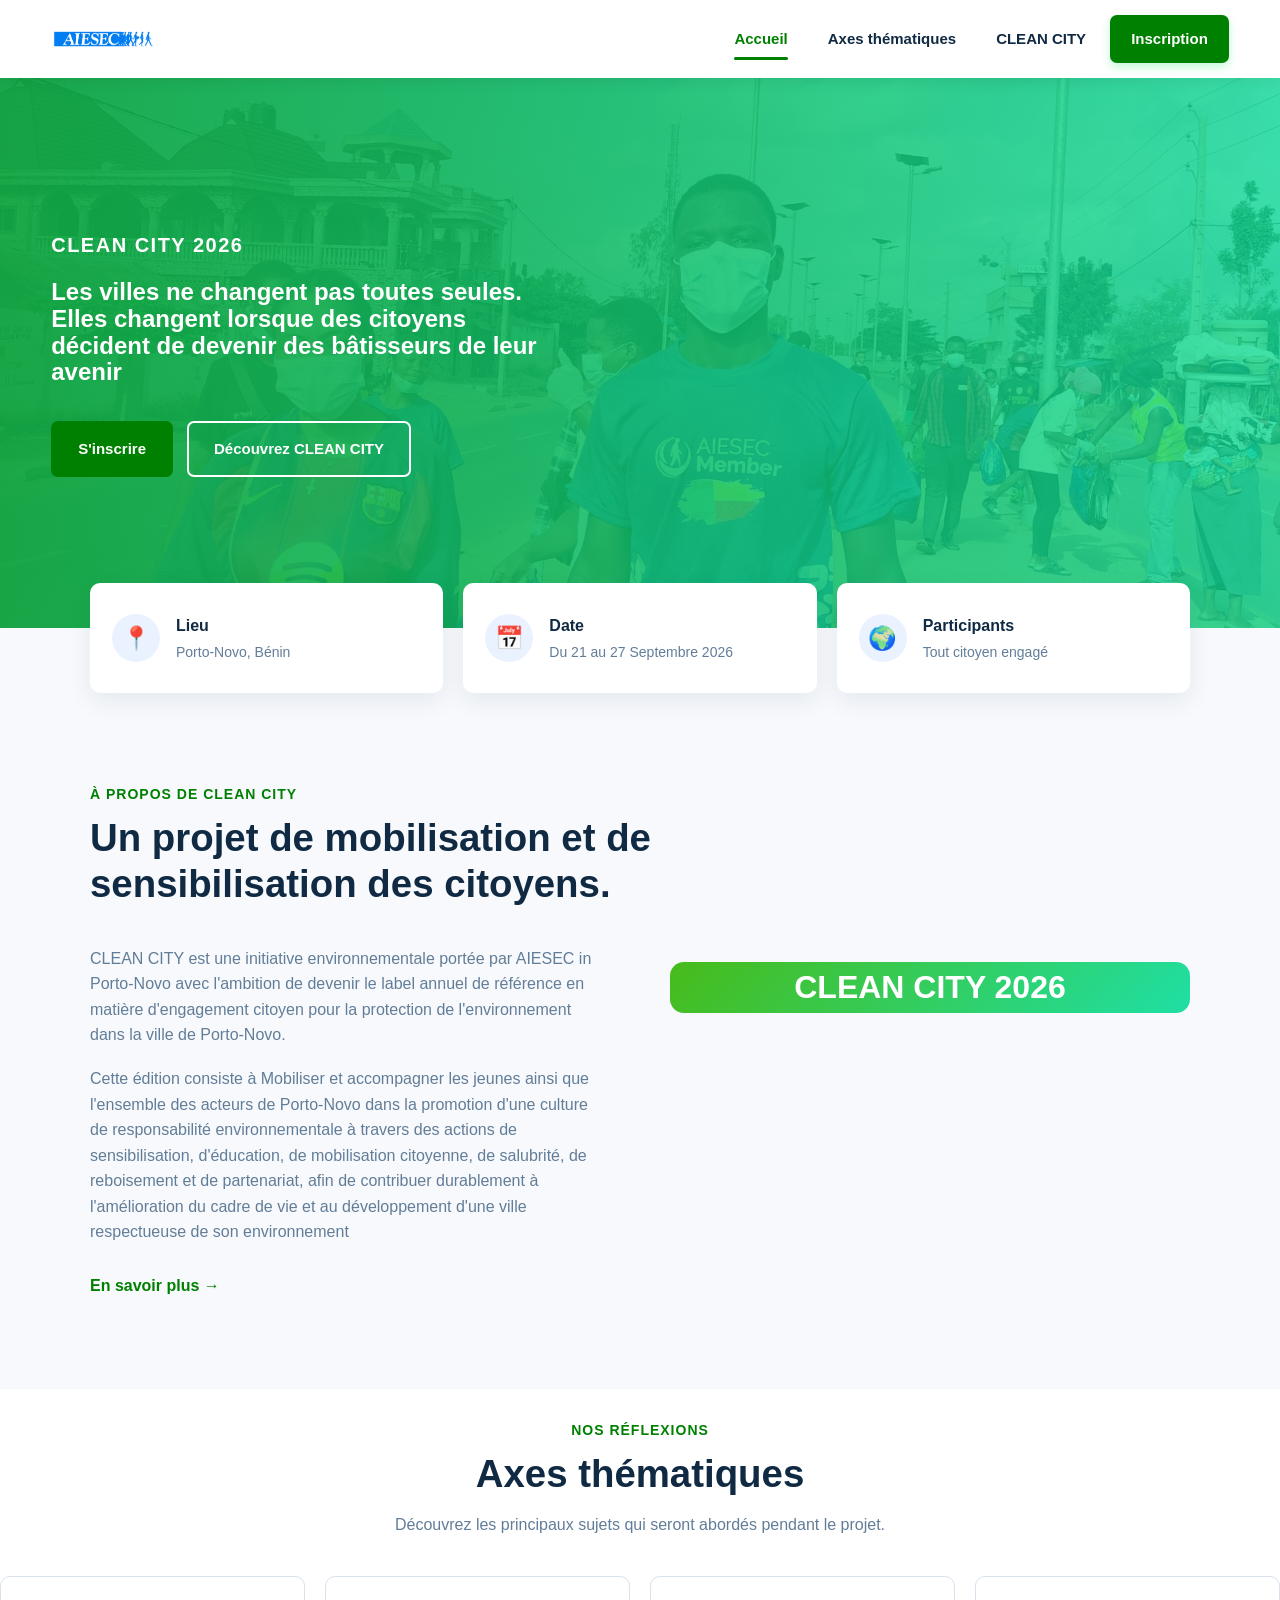
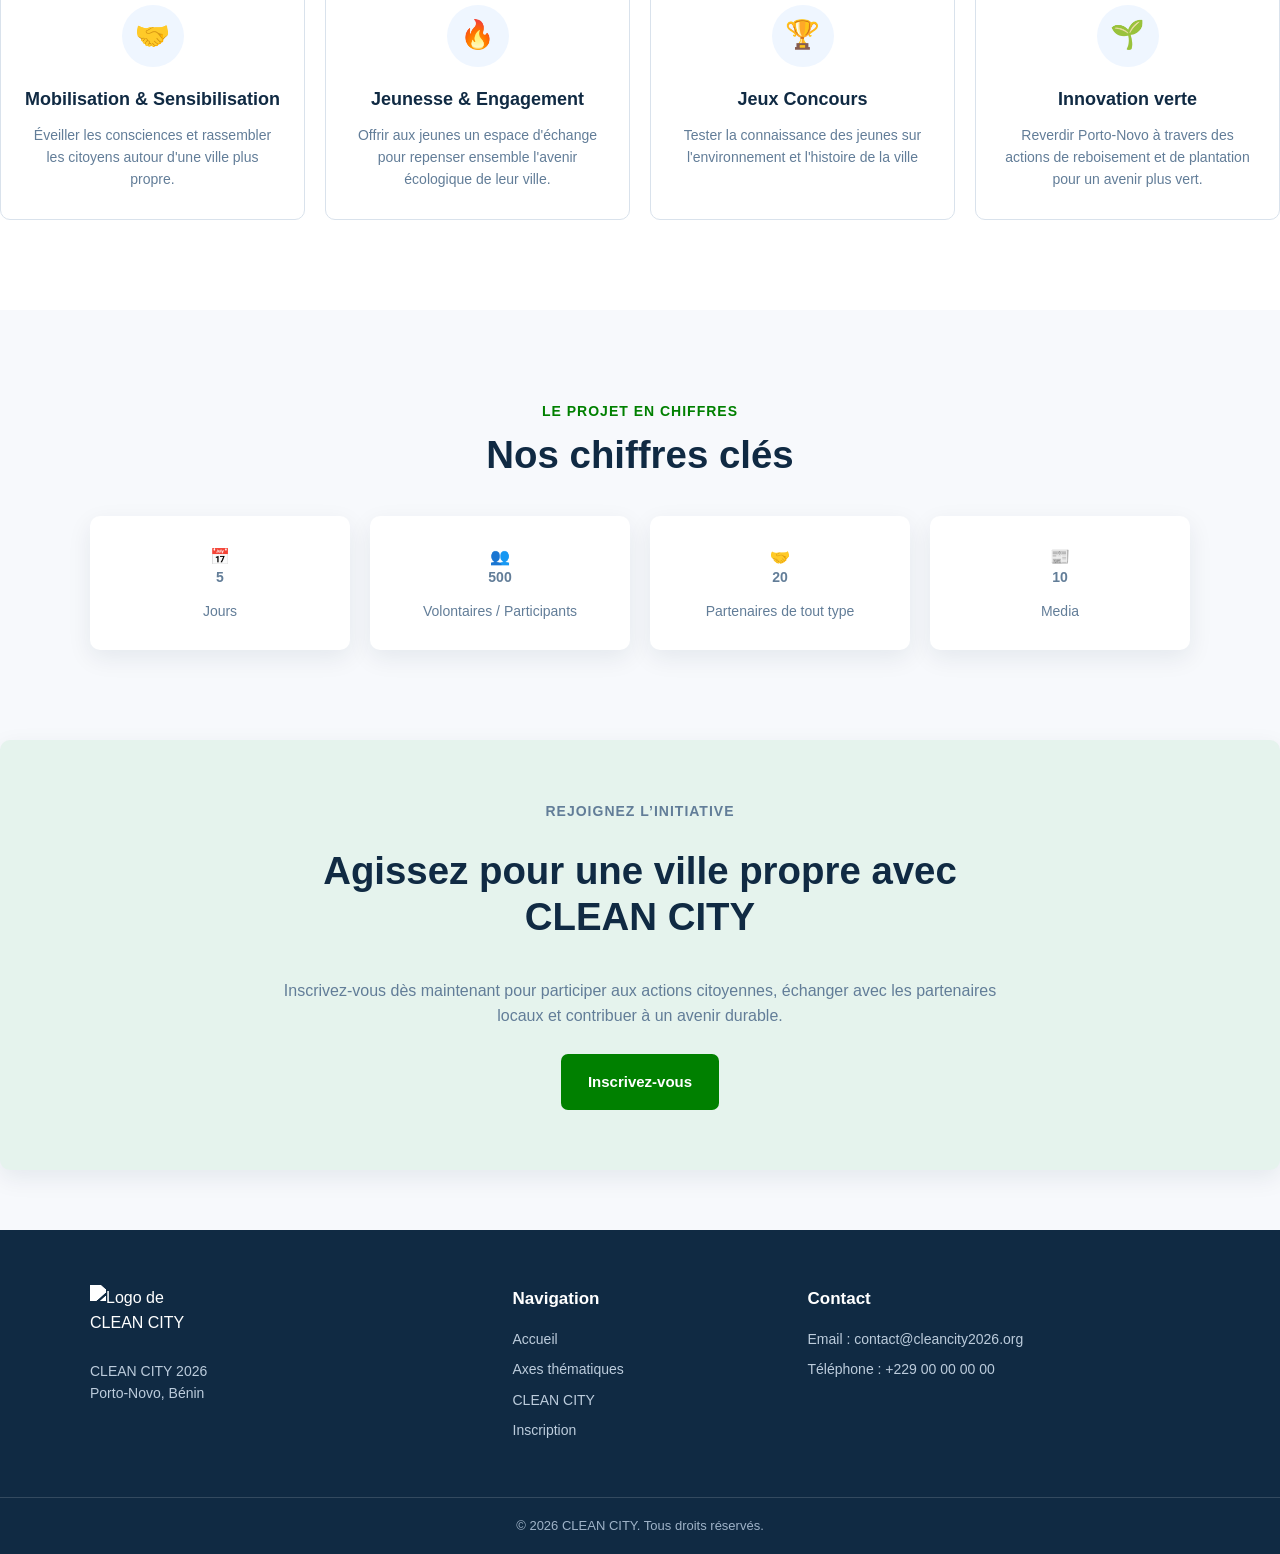
==== index.html @ 72eb10ab "Correction chemins CSS/JS pour index.html" ====
<!DOCTYPE html>
<html lang="en">

<head>
    <meta charset="UTF-8">
    <meta name="viewport" content="width=device-width, initial-scale=1.0">
    <title>Projet CLEAN CITY</title>
    <link rel="stylesheet" href="./CSS/style.css">
</head>

<body>



    <!-- Barre de navigation -->
    <header class="site-header">
        <div class="nav-container">

            <a href="./index.html" class="logo">
                <img src="./assets/AIESEC_logo.png" alt="Logo deAIESEC">
            </a>

            <button class="menu-toggle" id="menuToggle" aria-label="Ouvrir le menu" aria-expanded="false">
                ☰
            </button>

            <nav class="main-nav" id="mainNav">
                <ul>
                    <li>
                        <a href="./index.html" class="active">Accueil</a>
                    </li>

                    <li>
                        <a href="#">
                            Axes thématiques
                        </a>
                    </li>

                    <!-- <li>
                        <a href="#">
                            Forum
                        </a>
                    </li> -->

                    <li>
                        <a href="#">
                            CLEAN CITY
                        </a>
                    </li>

                    <li>
                        <a href="./inscription.html" class="nav-button">
                            Inscription
                        </a>
                    </li>
                </ul>
            </nav>

        </div>
    </header>


    <!-- Section principale -->
    <main>

        <!-- Section Hero -->
        <section class="hero">
            <div class="hero-content">

                <p class="hero-label">CLEAN CITY 2026</p>

                <h1>
                    Les villes ne changent pas toutes seules.<br>
                    Elles changent lorsque des citoyens décident de devenir des bâtisseurs de leur avenir
                </h1>



                <div class="hero-actions">
                    <a href="#" class="btn btn-primary">
                        S'inscrire
                    </a>

                    <a href="#" class="btn btn-secondary">
                        Découvrez CLEAN CITY
                    </a>
                </div>

            </div>
        </section>


        <!-- Informations principales -->
        <section class="event-info">
            <div class="info-card">
                <div class="info-icon">📍</div>
                <div>
                    <h3>Lieu</h3>
                    <p>Porto-Novo, Bénin</p>
                </div>
            </div>

            <div class="info-card">
                <div class="info-icon">📅</div>
                <div>
                    <h3>Date</h3>
                    <p>Du 21 au 27 Septembre 2026</p>
                </div>
            </div>

            <div class="info-card">
                <div class="info-icon">🌍</div>
                <div>
                    <h3>Participants</h3>
                    <p>Tout citoyen engagé</p>
                </div>
            </div>
        </section>


        <!-- Présentation -->
        <section class="about section">
            <div class="section-heading">
                <p class="section-label">À propos de CLEAN CITY</p>

                <h2>
                    Un projet de mobilisation et de sensibilisation des citoyens.
                </h2>
            </div>

            <div class="about-content">
                <div class="about-text">
                    <p>
                        CLEAN CITY est une initiative environnementale portée par AIESEC in Porto-Novo avec l'ambition
                        de devenir le label annuel de référence en matière
                        d'engagement citoyen pour la protection de l'environnement dans la ville de Porto-Novo.
                    </p>

                    <p>
                        Cette édition consiste à Mobiliser et accompagner les jeunes ainsi
                        que l'ensemble des acteurs de Porto-Novo dans la promotion
                        d'une culture de responsabilité environnementale à travers des
                        actions de sensibilisation, d'éducation, de mobilisation citoyenne,
                        de salubrité, de reboisement et de partenariat, afin de contribuer
                        durablement à l'amélioration du cadre de vie et au
                        développement d'une ville respectueuse de son environnement
                    </p>

                    <a href="#" class="text-link">
                        En savoir plus →
                    </a>
                </div>

                <div class="about-image">
                    <div class="image-placeholder">
                        CLEAN CITY 2026
                    </div>
                </div>
            </div>
        </section>


        <!-- Axes thématiques -->
        <section class="themes section" id="themes">
            <div class="section-heading centered">
                <p class="section-label">Nos réflexions</p>

                <h2>Axes thématiques</h2>

                <p>
                    Découvrez les principaux sujets qui seront abordés
                    pendant le projet.
                </p>
            </div>

            <div class="theme-grid">

                <article class="theme-card">
                    <div class="theme-icon">🤝</div>
                    <h3>Mobilisation & Sensibilisation</h3>
                    <p>
                        Éveiller les consciences et rassembler les citoyens autour d'une ville plus propre.
                    </p>
                </article>

                <article class="theme-card">
                    <div class="theme-icon">🔥</div>
                    <h3>Jeunesse & Engagement</h3>
                    <p>
                        Offrir aux jeunes un espace d'échange pour repenser ensemble l'avenir écologique de leur ville.
                    </p>
                </article>

                <article class="theme-card">
                    <div class="theme-icon">🏆</div>
                    <h3>Jeux Concours</h3>
                    <p>
                        Tester la connaissance des jeunes sur l'environnement et l'histoire de la ville
                    </p>
                </article>

                <article class="theme-card">
                    <div class="theme-icon">🌱</div>
                    <h3>Innovation verte</h3>
                    <p>
                        Reverdir Porto-Novo à travers des actions de reboisement et de plantation pour un avenir plus
                        vert.
                    </p>
                </article>

            </div>
            <!-- 
                <div class="center-button">
                    <a href="axes-thematiques.html" class="btn btn-outline">
                        Voir tous les axes
                    </a>
                </div> -->
        </section>

        <!-- Le projet en chiffres -->
        <section class="chiffres section">
            <div class="section-heading">
                <p class="section-label">Le projet en chiffres</p>
                <h2>Nos chiffres clés</h2>
            </div>

            <div class="chiffres-grid">
                <article class="chiffre-card">
                    <div class="chiffres-icon">📅</div>
                    <p class="chiffre-value">5</p>
                    <p>Jours</p>
                </article>

                <article class="chiffre-card">
                    <div class="chiffres-icon">👥</div>
                    <p class="chiffre-value">500</p>
                    <p>Volontaires / Participants</p>
                </article>

                <article class="chiffre-card">
                    <div class="chiffres-icon">🤝</div>
                    <p class="chiffre-value">20</p>
                    <p>Partenaires de tout type</p>
                </article>

                <article class="chiffre-card">
                    <div class="chiffres-icon">📰</div>
                    <p class="chiffre-value">10</p>
                    <p>Media</p>
                </article>
            </div>
        </section>

        <!-- Appel à l'action -->
        <section class="registration-cta section">
            <div class="section-heading centered">
                <p class="section-label">Rejoignez l’initiative</p>
                <h2>Agissez pour une ville propre avec CLEAN CITY</h2>
            </div>

            <p>
                Inscrivez-vous dès maintenant pour participer aux actions citoyennes,
                échanger avec les partenaires locaux et contribuer à un avenir durable.
            </p>

            <a href="#" class="btn btn-primary">
                Inscrivez-vous
            </a>
        </section>

    </main>


    <!-- Pied de page -->
    <footer class="site-footer">
        <div class="footer-container">

            <div class="footer-column">
                <img src="assets/logo.png" alt="Logo de CLEAN CITY" class="footer-logo">

                <p>
                    CLEAN CITY 2026<br>
                    Porto-Novo, Bénin
                </p>
            </div>

            <div class="footer-column">
                <h3>Navigation</h3>

                <a href="#">Accueil</a>
                <a href="#">Axes thématiques</a>

                <a href="#">CLEAN CITY</a>
                <a href="#">Inscription</a>
            </div>

            <div class="footer-column">
                <h3>Contact</h3>

                <p>Email : contact@cleancity2026.org</p>
                <p>Téléphone : +229 00 00 00 00</p>
            </div>

        </div>

        <div class="copyright">
            © 2026 CLEAN CITY. Tous droits réservés.
        </div>
    </footer>
















    <script src="./JS/main.js"></script>
</body>

</html>
---- CSS/style.css ----
:root {
    --primary: green;
    --primary-dark: green;
    --cyan: #12b8d9;
    --dark: #102a43;
    --text: #334e68;
    --light-text: #627d98;
    --background: #f7f9fc;
    --white: #ffffff;
    --border: #d9e2ec;
    --radius: 10px;
    --shadow: 0 8px 25px rgba(16, 42, 67, 0.08);
}

* {
    margin: 0;
    padding: 0;
    box-sizing: border-box;
}

html {
    scroll-behavior: smooth;
}

body {
    font-family: Arial, Helvetica, sans-serif;
    color: var(--text);
    background: var(--background);
    line-height: 1.6;
}

a {
    color: inherit;
    text-decoration: none;
}


/* ===========================
   NAVIGATION
=========================== */

.site-header {
    position: sticky;
    top: 0;
    z-index: 1000;
    background: var(--white);
    box-shadow: 0 3px 15px rgba(0, 0, 0, 0.08);
}

.nav-container {
    width: min(1200px, 92%);
    min-height: 78px;
    margin: auto;

    display: flex;
    align-items: center;
    justify-content: space-between;
    gap: 30px;
}

.logo img {
    display: block;
    width: 105px;
    height: auto;
}

.main-nav ul {
    display: flex;
    align-items: center;
    gap: 8px;
    list-style: none;
}

.main-nav a {
    position: relative;
    display: block;

    padding: 12px 16px;
    color: var(--dark);

    font-size: 15px;
    font-weight: 600;

    border-radius: 7px;
    transition: 0.25s ease;
}

.main-nav a:hover {
    color: var(--primary);
    background: #eff6ff;
}

.main-nav a.active {
    color: var(--primary);
}

.main-nav a.active::after {
    content: "";

    position: absolute;
    right: 16px;
    bottom: 3px;
    left: 16px;

    height: 3px;
    background: var(--primary);
    border-radius: 4px;
}

.main-nav a.nav-button {
    padding: 12px 21px;
    color: var(--white);
    background: var(--primary-dark);
    box-shadow: 0 4px 10px rgba(2, 241, 94, 0.25);
}

.main-nav a.nav-button:hover {
    color: var(--white);
    background: var(--primary-dark);
}

.main-nav a.nav-button::after {
    display: none;
}

.menu-toggle {
    display: none;

    border: 0;
    padding: 8px 12px;

    color: var(--dark);
    background: transparent;

    font-size: 28px;
    cursor: pointer;
}


/* ===========================
   HERO
=========================== */

.hero {
    min-height: 550px;

    display: flex;
    align-items: center;

    background:
        linear-gradient(90deg,
            rgba(17, 166, 67, 0.95),
            rgba(11, 218, 149, 0.78)),
        url("../assets/logo1\ \(1\).jpg") center/cover no-repeat;
}

.hero-content {
    width: min(1200px, 92%);
    margin: auto;
    padding: 80px 0;
    color: var(--white);
}

.hero-label {
    margin-bottom: 18px;

    color: White;
    font-size: 20px;
    font-weight: bold;
    text-transform: uppercase;
    letter-spacing: 1.5px;
}

.hero h1 {
    max-width: 500px;

    /* font-size: clamp(2.2rem, 5vw, 4.5rem); */
    line-height: 1.12;
    font-weight: 800;
}

.hero-text {
    max-width: 650px;
    margin-top: 25px;

    color: #effcff;
    font-size: 19px;
}

.hero-actions {
    display: flex;
    flex-wrap: wrap;
    gap: 14px;
    margin-top: 35px;
}


/* ===========================
   BOUTONS
=========================== */

.btn {
    display: inline-block;

    padding: 14px 25px;
    border: 2px solid transparent;
    border-radius: 7px;

    font-size: 15px;
    font-weight: bold;
    text-align: center;

    transition: 0.25s ease;
}

.btn-primary {
    color: var(--white);
    background: var(--primary);
}

.btn-primary:hover {
    background: var(--primary-dark);
    transform: translateY(-2px);
}

.btn-secondary {
    color: var(--white);
    border-color: var(--white);
    background: transparent;
}

.btn-secondary:hover {
    color: var(--primary);
    background: var(--white);
}

.btn-outline {
    color: var(--primary);
    border-color: var(--primary);
    background: transparent;
}

.btn-outline:hover {
    color: var(--white);
    background: var(--primary);
}

.btn-light {
    color: var(--primary);
    background: var(--white);
}

.btn-light:hover {
    background: #eaf2ff;
    transform: translateY(-2px);
}


/* ===========================
   INFORMATIONS
=========================== */

.event-info {
    width: min(1100px, 90%);
    margin: -45px auto 0;

    position: relative;
    z-index: 2;

    display: grid;
    grid-template-columns: repeat(3, 1fr);
    gap: 20px;
}

.info-card {
    display: flex;
    align-items: center;
    gap: 16px;

    min-height: 110px;
    padding: 22px;

    background: var(--white);
    border-radius: var(--radius);
    box-shadow: var(--shadow);
}

.info-icon {
    width: 48px;
    height: 48px;

    display: grid;
    place-items: center;

    border-radius: 50%;
    background: #eaf2ff;

    font-size: 23px;
}

.info-card h3 {
    margin-bottom: 3px;
    color: var(--dark);
    font-size: 16px;
}

.info-card p {
    color: var(--light-text);
    font-size: 14px;
}


/* ===========================
   SECTIONS
=========================== */

.section {
    width: min(1100px, 90%);
    margin: auto;
    padding: 90px 0;
}

.section-heading {
    max-width: 650px;
    margin-bottom: 38px;
}

.section-heading.centered {
    margin-right: auto;
    margin-left: auto;
    text-align: center;
}

.section-label {
    margin-bottom: 10px;

    color: var(--primary);
    font-size: 14px;
    font-weight: bold;
    text-transform: uppercase;
    letter-spacing: 1px;
}

.section h2 {
    color: var(--dark);
    font-size: clamp(1.8rem, 3vw, 2.7rem);
    line-height: 1.2;
}

.section-heading>p:last-child {
    margin-top: 15px;
    color: var(--light-text);
}


/* ===========================
   PRÉSENTATION
=========================== */

.about-content {
    display: grid;
    grid-template-columns: 1fr 1fr;
    align-items: center;
    gap: 60px;
}

.about-text p {
    margin-bottom: 18px;
    color: var(--light-text);
    font-size: 16px;
}

.text-link {
    display: inline-block;
    margin-top: 10px;

    color: var(--primary);
    font-weight: bold;
}

.text-link:hover {
    text-decoration: underline;
}

.about-image {
    min-height: 320px;
}

.image-placeholder {
    height: 100%;

    display: grid;
    place-items: center;

    border-radius: 14px;
    background:
        linear-gradient(135deg, #47bb19, #1fdfa5);

    color: var(--white);
    font-size: 32px;
    font-weight: bold;
}


/* ===========================
   AXES THÉMATIQUES
=========================== */

.themes {
    padding-top: 30px;
    /* border-top: 3px solid var(--border); */
    background-color: white;
    width: 100%;
    max-width: 100%;
}

.theme-grid {
    display: grid;
    grid-template-columns: repeat(4, 1fr);
    gap: 20px;
}

.chiffres {
    width: min(1100px, 90%);
    margin: auto;
    padding: 90px 0;
}

.chiffres .section-heading {
    margin-right: auto;
    margin-left: auto;
    text-align: center;
}

.chiffres-grid {
    display: grid;
    grid-template-columns: repeat(4, 1fr);
    gap: 20px;
}

.chiffre-card {
    padding: 28px;
    background: var(--white);
    border-radius: var(--radius);
    box-shadow: var(--shadow);
    text-align: center;
    transition: 0.25s ease;
}

.chiffre-card:hover {
    transform: translateY(-6px);
    box-shadow: var(--shadow);
}

.chiffre-value {
    margin-bottom: 16px;
    color: var(--dark);
    font-size: 48px;
    font-weight: 800;
    line-height: 1;
}

.chiffre-card p {
    color: var(--light-text);
    font-size: 14px;
}

.theme-card {
    min-height: 230px;
    padding: 28px 22px;

    background: var(--white);
    border: 1px solid var(--border);
    border-radius: var(--radius);

    text-align: center;
    transition: 0.25s ease;
}

.theme-card:hover {
    transform: translateY(-6px);
    box-shadow: var(--shadow);
}

.theme-icon {
    width: 62px;
    height: 62px;
    margin: 0 auto 18px;

    display: grid;
    place-items: center;

    border-radius: 50%;
    background: #eff6ff;
    font-size: 28px;
}

.theme-card h3 {
    margin-bottom: 10px;
    color: var(--dark);
    font-size: 18px;
}

.theme-card p {
    color: var(--light-text);
    font-size: 14px;
}

.center-button {
    margin-top: 35px;
    text-align: center;
}


/* ===========================
   VILLE PROPRE
=========================== */

.clean-city {
    padding: 90px 20px;

    color: var(--white);
    text-align: center;

    background:
        linear-gradient(rgba(8, 110, 97, 0.9),
            rgba(22, 163, 74, 0.85)),
        url("../assets/ville-propre.jpg") center/cover no-repeat;
}

.clean-city-content {
    max-width: 650px;
    margin: auto;
}

.clean-city .section-label {
    color: #d1fae5;
}

.clean-city h2 {
    margin-bottom: 18px;
    font-size: 42px;
}

.clean-city p:not(.section-label) {
    margin-bottom: 28px;
    font-size: 18px;
}


/* ===========================
   APPEL À L'INSCRIPTION
=========================== */

.registration-cta {
    text-align: center;
    background: rgba(17, 166, 67, 0.08);
    border-radius: var(--radius);
    box-shadow: var(--shadow);
    padding: 60px 30px;
    width: 100%;
    max-width: 100%;
}

.registration-cta h2 {
    margin-bottom: 15px;
}

.registration-cta p {
    margin-bottom: 25px;
    color: var(--light-text);
    max-width: 720px;
    margin-left: auto;
    margin-right: auto;
}

.registration-cta {
    margin-bottom: 60px;
}

.registration-form-section {
    width: min(1100px, 92%);
    margin: auto;
    padding: 80px 0 100px;
    background: #f5f9ff;
}

.registration-hero {
    width: min(880px, 100%);
    margin: 0 auto 18px;
    border-radius: 24px 24px 20px 20px;
    background: linear-gradient(135deg, #119a3c, #2fdc8f);
    color: var(--white);
    padding: 36px 28px;
    box-shadow: var(--shadow);
    text-align: center;
}

.registration-form {
    max-width: 1120px;
    margin: 0 auto;
    display: grid;
    gap: 20px;
    background: var(--white);
    border-radius: 24px;
    box-shadow: var(--shadow);
    padding: 40px;
}

.registration-hero h1 {
    margin: 0;
    font-size: clamp(1.6rem, 2.5vw, 2.2rem);
    letter-spacing: 0.4px;
    white-space: nowrap;
    overflow: hidden;
    text-overflow: ellipsis;
}

.registration-subtitle {
    margin-top: 14px;
    color: rgba(255, 255, 255, 0.85);
    font-size: 16px;
}

.registration-divider {
    width: 92%;
    max-width: 860px;
    height: 3px;
    margin: 22px auto 0;
    border-radius: 999px;
    background: rgba(255, 255, 255, 0.8);
    border: solid 1px rgba(255, 255, 255, 0.95);
}

.registration-tabs {
    display: flex;
    flex-wrap: wrap;
    justify-content: center;
    gap: 14px;
    padding: 18px 20px;
    background: var(--white);
    border-radius: 22px;
    box-shadow: var(--shadow);
    margin-bottom: 28px;
}

.registration-tab {
    display: inline-flex;
    align-items: center;
    gap: 10px;
    padding: 12px 20px;
    border-radius: 999px;
    border: 1px solid transparent;
    color: var(--dark);
    font-weight: 700;
    text-decoration: none;
    background: rgba(247, 250, 252, 1);
    transition: 0.25s ease;
}

.registration-tab:hover {
    background: #eef7ff;
}

.registration-tab.active {
    background: #eff6ff;
    border-color: #93c5fd;
    color: #0f4fa0;
}

.registration-form {
    max-width: 1040px;
    margin: 0 auto;
    display: grid;
    gap: 20px;
    background: var(--white);
    border-radius: 24px;
    box-shadow: var(--shadow);
    padding: 40px;
}

.form-row {
    display: grid;
    grid-template-columns: repeat(2, minmax(0, 1fr));
    gap: 18px;
    align-items: start;
}

.form-row.form-row-full {
    grid-template-columns: 1fr;
}

.form-column {
    display: grid;
    gap: 18px;
}

.form-switch {
    display: flex;
    gap: 108px;
    flex-wrap: wrap;
}

.form-option {
    display: inline-flex;
    align-items: center;
    gap: 10px;
    padding: 12px 18px;
    border-radius: 999px;
    border: 1px solid var(--border);
    background: #f8fafc;
    color: var(--dark);
    cursor: pointer;
    font-weight: 700;
    transition: border-color 0.25s ease, background 0.25s ease, transform 0.25s ease;
}

.form-option input {
    display: none;
}

.form-sticker {
    display: inline-flex;
    align-items: center;
    justify-content: center;
    width: 32px;
    height: 32px;
    border-radius: 50%;
    background: var(--white);
    border: 1px solid rgba(16, 42, 67, 0.08);
    font-size: 18px;
}

.form-option:hover {
    border-color: var(--primary);
    background: rgba(17, 166, 67, 0.12);
    transform: translateY(-1px);
}

.form-option.active {
    border-color: var(--primary);
    background: rgba(17, 166, 67, 0.16);
}

.form-row.form-row-full {
    grid-template-columns: 1fr;
    max-width: 420px;
    margin-left: auto;
    margin-right: auto;
}

.form-group {
    display: grid;
    gap: 8px;
    text-align: left;
}

.form-group label {
    color: var(--dark);
    font-weight: 700;
    font-size: 14px;
}

.form-group input,
.form-group select {
    width: 100%;
    padding: 14px 16px;
    border: 1px solid var(--border);
    border-radius: 10px;
    background: #f8fafc;
    color: var(--dark);
    font-size: 15px;
}

.form-group input:focus,
.form-group select:focus {
    outline: none;
    border-color: var(--primary);
    box-shadow: 0 0 0 3px rgba(17, 166, 67, 0.12);
}

.form-actions {
    display: flex;
    justify-content: center;
}

.form-actions .btn {
    width: 100%;
    max-width: 260px;
}


/* ===========================
   FOOTER
=========================== */

.site-footer {
    color: #d9e2ec;
    background: #102a43;
}

.footer-container {
    width: min(1100px, 90%);
    margin: auto;
    padding: 55px 0;

    display: grid;
    grid-template-columns: 1.5fr 1fr 1.5fr;
    gap: 40px;
}

.footer-logo {
    width: 105px;
    margin-bottom: 16px;
    filter: brightness(0) invert(1);
}

.footer-column {
    display: flex;
    flex-direction: column;
    gap: 8px;
}

.footer-column h3 {
    margin-bottom: 8px;
    color: var(--white);
    font-size: 17px;
}

.footer-column a:hover {
    color: #67e8f9;
}

.footer-column p,
.footer-column a {
    color: #bcccdc;
    font-size: 14px;
}

.copyright {
    padding: 18px;
    border-top: 1px solid rgba(255, 255, 255, 0.15);

    color: #9fb3c8;
    font-size: 13px;
    text-align: center;
}


/* ===========================
   RESPONSIVE
=========================== */

@media (max-width: 850px) {
    .menu-toggle {
        display: block;
    }

    .main-nav {
        position: absolute;
        top: 78px;
        right: 0;
        left: 0;

        display: none;
        padding: 12px 4%;

        background: var(--white);
        box-shadow: 0 8px 15px rgba(0, 0, 0, 0.08);
    }

    .main-nav.open {
        display: block;
    }

    .main-nav ul {
        align-items: stretch;
        flex-direction: column;
        gap: 4px;
    }

    .main-nav a {
        padding: 13px 14px;
    }

    .main-nav a.active::after {
        display: none;
    }

    .main-nav a.nav-button {
        text-align: center;
    }

    .event-info {
        grid-template-columns: 1fr;
        margin-top: 25px;
    }

    .about-content {
        grid-template-columns: 1fr;
        gap: 35px;
    }

    .theme-grid {
        grid-template-columns: repeat(2, 1fr);
    }

    .footer-container {
        grid-template-columns: 1fr 1fr;
    }
}

@media (max-width: 550px) {
    .nav-container {
        min-height: 68px;
    }

    .main-nav {
        top: 68px;
    }

    .hero {
        min-height: 550px;
    }

    .hero h1 {
        font-size: 2.4rem;
    }

    .hero-text {
        font-size: 16px;
    }

    .hero-actions {
        flex-direction: column;
        align-items: stretch;
    }

    .theme-grid {
        grid-template-columns: 1fr;
    }

    .footer-container {
        grid-template-columns: 1fr;
    }

    .form-row {
        grid-template-columns: 1fr;
    }

    .phone {
        flex-direction: column;
    }
}
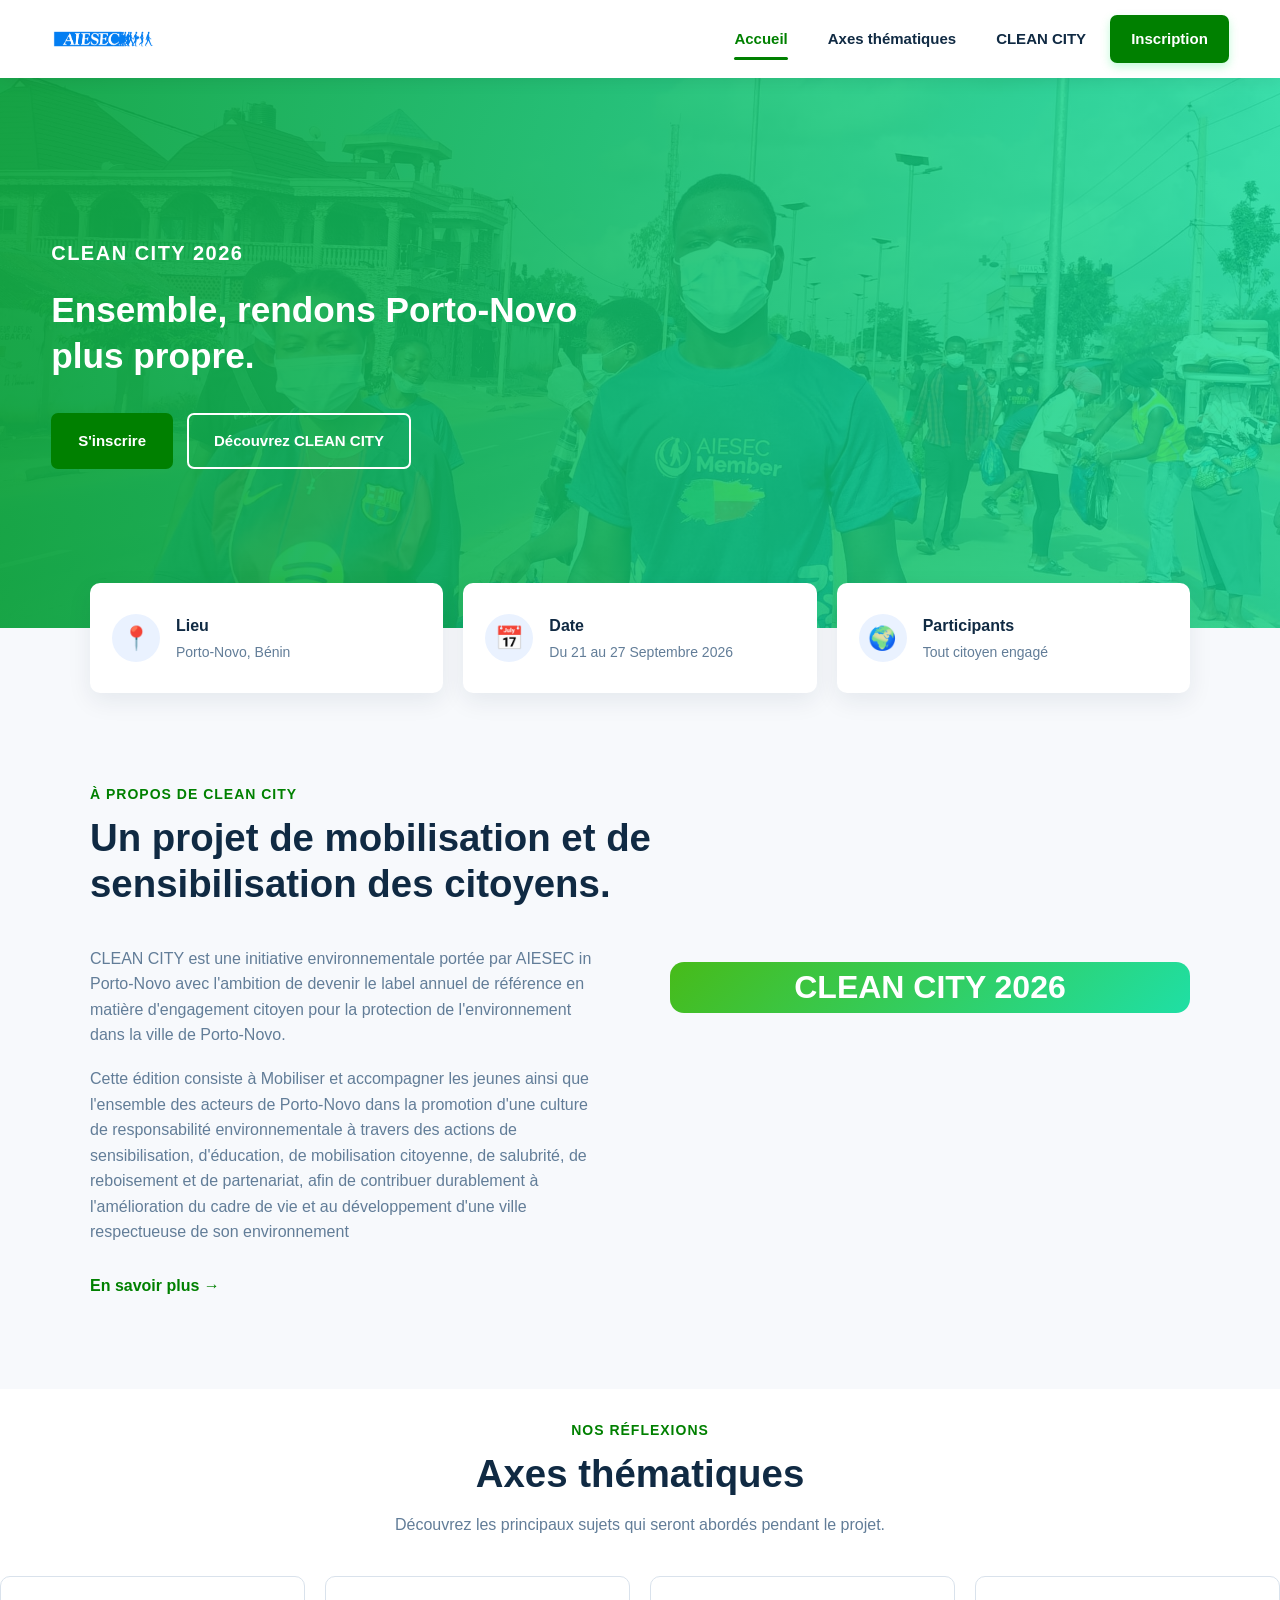
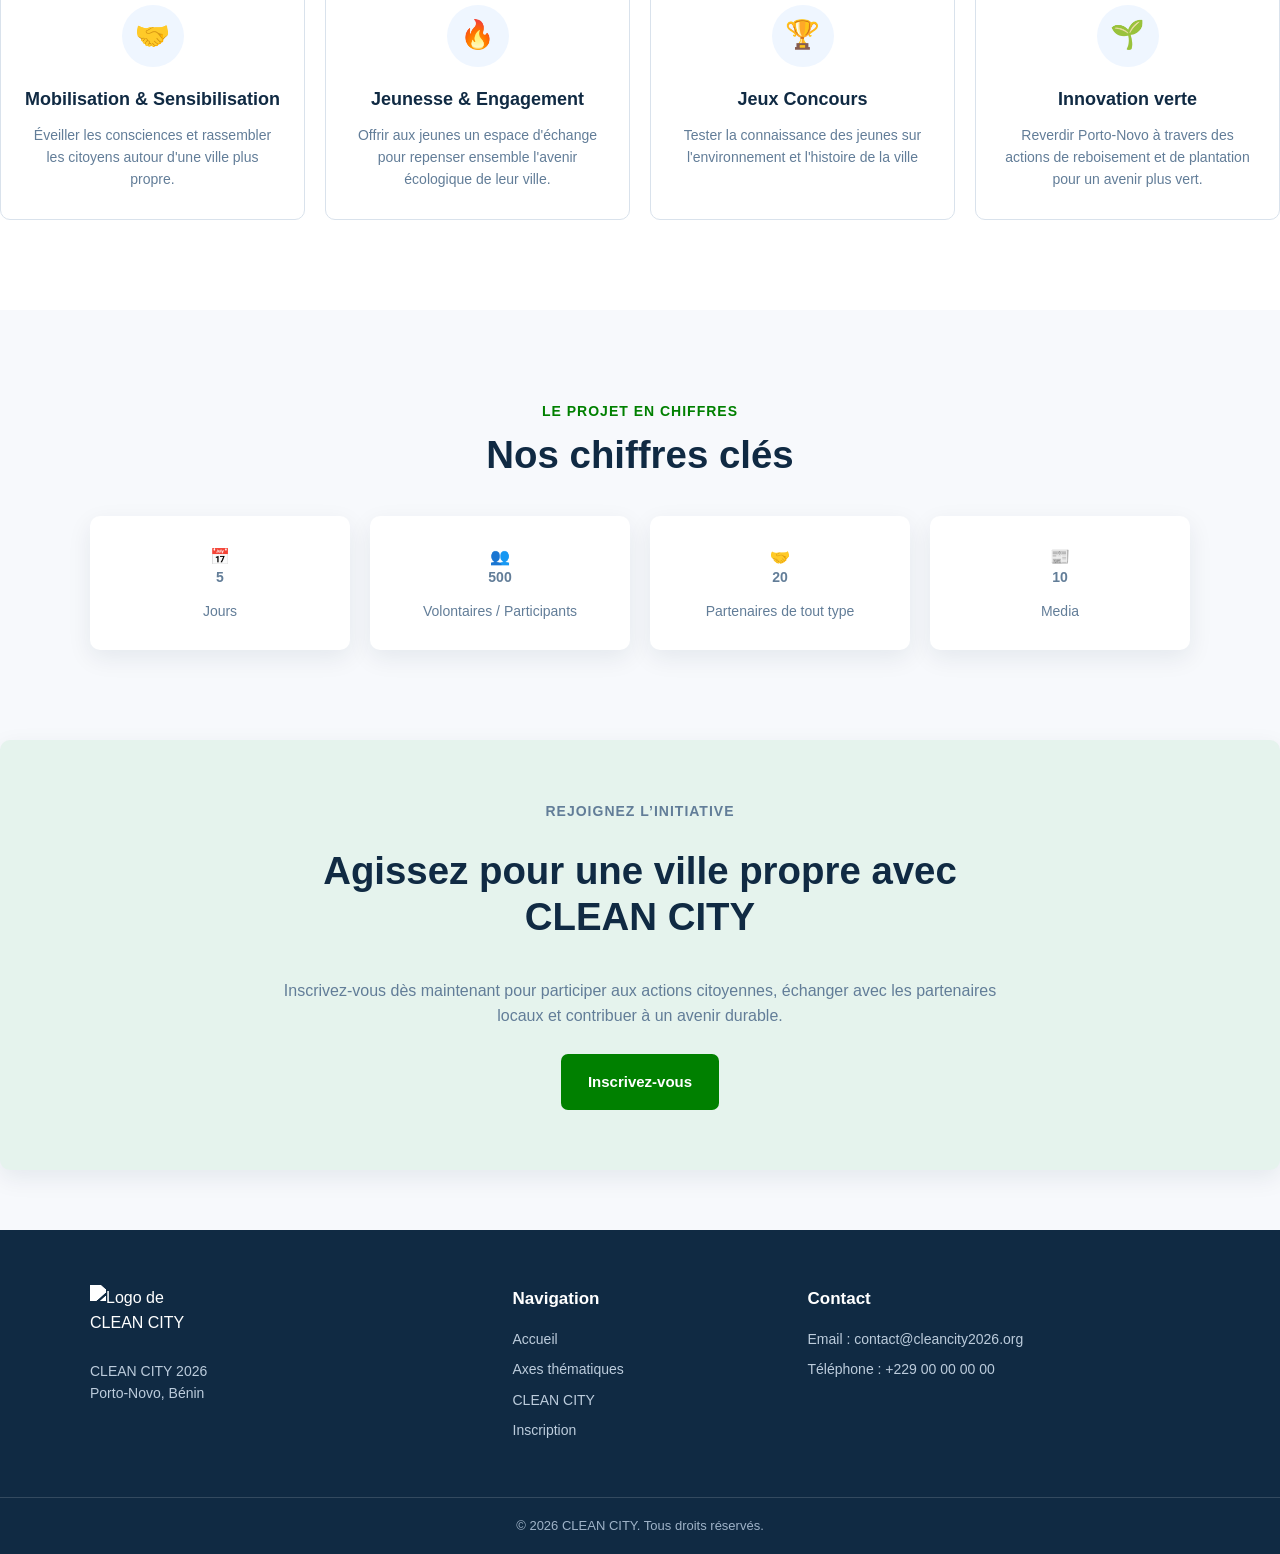
==== commit 898aba1b: "Amelioration de la section hero" ====
--- a/index.html
+++ b/index.html
@@ -70,8 +70,7 @@
                 <p class="hero-label">CLEAN CITY 2026</p>
 
                 <h1>
-                    Les villes ne changent pas toutes seules.<br>
-                    Elles changent lorsque des citoyens décident de devenir des bâtisseurs de leur avenir
+                    Ensemble, rendons Porto-Novo plus propre.
                 </h1>
 
 
--- a/CSS/style.css
+++ b/CSS/style.css
@@ -34,11 +34,9 @@
     text-decoration: none;
 }
 
-
 /* ===========================
    NAVIGATION
 =========================== */
-
 .site-header {
     position: sticky;
     top: 0;
@@ -51,7 +49,6 @@
     width: min(1200px, 92%);
     min-height: 78px;
     margin: auto;
-
     display: flex;
     align-items: center;
     justify-content: space-between;
@@ -74,13 +71,10 @@
 .main-nav a {
     position: relative;
     display: block;
-
     padding: 12px 16px;
     color: var(--dark);
-
     font-size: 15px;
     font-weight: 600;
-
     border-radius: 7px;
     transition: 0.25s ease;
 }
@@ -96,12 +90,10 @@
 
 .main-nav a.active::after {
     content: "";
-
     position: absolute;
     right: 16px;
     bottom: 3px;
     left: 16px;
-
     height: 3px;
     background: var(--primary);
     border-radius: 4px;
@@ -125,28 +117,21 @@
 
 .menu-toggle {
     display: none;
-
     border: 0;
     padding: 8px 12px;
-
     color: var(--dark);
     background: transparent;
-
     font-size: 28px;
     cursor: pointer;
 }
 
-
 /* ===========================
    HERO
 =========================== */
-
 .hero {
     min-height: 550px;
-
     display: flex;
     align-items: center;
-
     background:
         linear-gradient(90deg,
             rgba(17, 166, 67, 0.95),
@@ -163,7 +148,6 @@
 
 .hero-label {
     margin-bottom: 18px;
-
     color: White;
     font-size: 20px;
     font-weight: bold;
@@ -172,17 +156,15 @@
 }
 
 .hero h1 {
-    max-width: 500px;
-
-    /* font-size: clamp(2.2rem, 5vw, 4.5rem); */
-    line-height: 1.12;
+    max-width: 600px;        /* Limite la largeur */
+    font-size: 2.2rem;       /* Taille fixe et raisonnable */
+    line-height: 1.3;
     font-weight: 800;
 }
 
 .hero-text {
     max-width: 650px;
     margin-top: 25px;
-
     color: #effcff;
     font-size: 19px;
 }
@@ -194,22 +176,17 @@
     margin-top: 35px;
 }
 
-
 /* ===========================
    BOUTONS
 =========================== */
-
 .btn {
     display: inline-block;
-
     padding: 14px 25px;
     border: 2px solid transparent;
     border-radius: 7px;
-
     font-size: 15px;
     font-weight: bold;
     text-align: center;
-
     transition: 0.25s ease;
 }
 
@@ -255,18 +232,14 @@
     transform: translateY(-2px);
 }
 
-
 /* ===========================
    INFORMATIONS
 =========================== */
-
 .event-info {
     width: min(1100px, 90%);
     margin: -45px auto 0;
-
     position: relative;
     z-index: 2;
-
     display: grid;
     grid-template-columns: repeat(3, 1fr);
     gap: 20px;
@@ -276,10 +249,8 @@
     display: flex;
     align-items: center;
     gap: 16px;
-
     min-height: 110px;
     padding: 22px;
-
     background: var(--white);
     border-radius: var(--radius);
     box-shadow: var(--shadow);
@@ -288,13 +259,10 @@
 .info-icon {
     width: 48px;
     height: 48px;
-
     display: grid;
     place-items: center;
-
     border-radius: 50%;
     background: #eaf2ff;
-
     font-size: 23px;
 }
 
@@ -309,11 +277,9 @@
     font-size: 14px;
 }
 
-
 /* ===========================
    SECTIONS
 =========================== */
-
 .section {
     width: min(1100px, 90%);
     margin: auto;
@@ -333,7 +299,6 @@
 
 .section-label {
     margin-bottom: 10px;
-
     color: var(--primary);
     font-size: 14px;
     font-weight: bold;
@@ -347,16 +312,14 @@
     line-height: 1.2;
 }
 
-.section-heading>p:last-child {
+.section-heading > p:last-child {
     margin-top: 15px;
     color: var(--light-text);
 }
 
-
 /* ===========================
    PRÉSENTATION
 =========================== */
-
 .about-content {
     display: grid;
     grid-template-columns: 1fr 1fr;
@@ -373,7 +336,6 @@
 .text-link {
     display: inline-block;
     margin-top: 10px;
-
     color: var(--primary);
     font-weight: bold;
 }
@@ -388,27 +350,20 @@
 
 .image-placeholder {
     height: 100%;
-
     display: grid;
     place-items: center;
-
     border-radius: 14px;
-    background:
-        linear-gradient(135deg, #47bb19, #1fdfa5);
-
+    background: linear-gradient(135deg, #47bb19, #1fdfa5);
     color: var(--white);
     font-size: 32px;
     font-weight: bold;
 }
 
-
 /* ===========================
    AXES THÉMATIQUES
 =========================== */
-
 .themes {
     padding-top: 30px;
-    /* border-top: 3px solid var(--border); */
     background-color: white;
     width: 100%;
     max-width: 100%;
@@ -420,6 +375,51 @@
     gap: 20px;
 }
 
+.theme-card {
+    min-height: 230px;
+    padding: 28px 22px;
+    background: var(--white);
+    border: 1px solid var(--border);
+    border-radius: var(--radius);
+    text-align: center;
+    transition: 0.25s ease;
+}
+
+.theme-card:hover {
+    transform: translateY(-6px);
+    box-shadow: var(--shadow);
+}
+
+.theme-icon {
+    width: 62px;
+    height: 62px;
+    margin: 0 auto 18px;
+    display: grid;
+    place-items: center;
+    border-radius: 50%;
+    background: #eff6ff;
+    font-size: 28px;
+}
+
+.theme-card h3 {
+    margin-bottom: 10px;
+    color: var(--dark);
+    font-size: 18px;
+}
+
+.theme-card p {
+    color: var(--light-text);
+    font-size: 14px;
+}
+
+.center-button {
+    margin-top: 35px;
+    text-align: center;
+}
+
+/* ===========================
+   CHIFFRES CLÉS
+=========================== */
 .chiffres {
     width: min(1100px, 90%);
     margin: auto;
@@ -465,63 +465,13 @@
     font-size: 14px;
 }
 
-.theme-card {
-    min-height: 230px;
-    padding: 28px 22px;
-
-    background: var(--white);
-    border: 1px solid var(--border);
-    border-radius: var(--radius);
-
-    text-align: center;
-    transition: 0.25s ease;
-}
-
-.theme-card:hover {
-    transform: translateY(-6px);
-    box-shadow: var(--shadow);
-}
-
-.theme-icon {
-    width: 62px;
-    height: 62px;
-    margin: 0 auto 18px;
-
-    display: grid;
-    place-items: center;
-
-    border-radius: 50%;
-    background: #eff6ff;
-    font-size: 28px;
-}
-
-.theme-card h3 {
-    margin-bottom: 10px;
-    color: var(--dark);
-    font-size: 18px;
-}
-
-.theme-card p {
-    color: var(--light-text);
-    font-size: 14px;
-}
-
-.center-button {
-    margin-top: 35px;
-    text-align: center;
-}
-
-
-/* ===========================
-   VILLE PROPRE
-=========================== */
-
+/* ===========================
+   CLEAN CITY
+=========================== */
 .clean-city {
     padding: 90px 20px;
-
-    color: var(--white);
-    text-align: center;
-
+    color: var(--white);
+    text-align: center;
     background:
         linear-gradient(rgba(8, 110, 97, 0.9),
             rgba(22, 163, 74, 0.85)),
@@ -537,9 +487,10 @@
     color: #d1fae5;
 }
 
+/* MODIFIÉ : taille responsive au lieu de 42px fixe */
 .clean-city h2 {
     margin-bottom: 18px;
-    font-size: 42px;
+    font-size: clamp(1.8rem, 5vw, 2.7rem);
 }
 
 .clean-city p:not(.section-label) {
@@ -547,11 +498,9 @@
     font-size: 18px;
 }
 
-
 /* ===========================
    APPEL À L'INSCRIPTION
 =========================== */
-
 .registration-cta {
     text-align: center;
     background: rgba(17, 166, 67, 0.08);
@@ -578,6 +527,9 @@
     margin-bottom: 60px;
 }
 
+/* ===========================
+   FORMULAIRE D'INSCRIPTION
+=========================== */
 .registration-form-section {
     width: min(1100px, 92%);
     margin: auto;
@@ -587,7 +539,7 @@
 
 .registration-hero {
     width: min(880px, 100%);
-    margin: 0 auto 18px;
+    margin: 0 auto 28px; /* MODIFIÉ : marge augmentée */
     border-radius: 24px 24px 20px 20px;
     background: linear-gradient(135deg, #119a3c, #2fdc8f);
     color: var(--white);
@@ -596,24 +548,14 @@
     text-align: center;
 }
 
-.registration-form {
-    max-width: 1120px;
-    margin: 0 auto;
-    display: grid;
-    gap: 20px;
-    background: var(--white);
-    border-radius: 24px;
-    box-shadow: var(--shadow);
-    padding: 40px;
-}
-
+/* MODIFIÉ : suppression du white-space: nowrap qui coupait le texte */
 .registration-hero h1 {
     margin: 0;
-    font-size: clamp(1.6rem, 2.5vw, 2.2rem);
+    font-size: clamp(1.3rem, 4vw, 2rem);
     letter-spacing: 0.4px;
-    white-space: nowrap;
-    overflow: hidden;
-    text-overflow: ellipsis;
+    white-space: normal; /* MODIFIÉ */
+    overflow: visible;   /* MODIFIÉ */
+    text-overflow: clip; /* MODIFIÉ */
 }
 
 .registration-subtitle {
@@ -630,42 +572,6 @@
     border-radius: 999px;
     background: rgba(255, 255, 255, 0.8);
     border: solid 1px rgba(255, 255, 255, 0.95);
-}
-
-.registration-tabs {
-    display: flex;
-    flex-wrap: wrap;
-    justify-content: center;
-    gap: 14px;
-    padding: 18px 20px;
-    background: var(--white);
-    border-radius: 22px;
-    box-shadow: var(--shadow);
-    margin-bottom: 28px;
-}
-
-.registration-tab {
-    display: inline-flex;
-    align-items: center;
-    gap: 10px;
-    padding: 12px 20px;
-    border-radius: 999px;
-    border: 1px solid transparent;
-    color: var(--dark);
-    font-weight: 700;
-    text-decoration: none;
-    background: rgba(247, 250, 252, 1);
-    transition: 0.25s ease;
-}
-
-.registration-tab:hover {
-    background: #eef7ff;
-}
-
-.registration-tab.active {
-    background: #eff6ff;
-    border-color: #93c5fd;
-    color: #0f4fa0;
 }
 
 .registration-form {
@@ -742,13 +648,6 @@
     background: rgba(17, 166, 67, 0.16);
 }
 
-.form-row.form-row-full {
-    grid-template-columns: 1fr;
-    max-width: 420px;
-    margin-left: auto;
-    margin-right: auto;
-}
-
 .form-group {
     display: grid;
     gap: 8px;
@@ -789,11 +688,9 @@
     max-width: 260px;
 }
 
-
 /* ===========================
    FOOTER
 =========================== */
-
 .site-footer {
     color: #d9e2ec;
     background: #102a43;
@@ -803,7 +700,6 @@
     width: min(1100px, 90%);
     margin: auto;
     padding: 55px 0;
-
     display: grid;
     grid-template-columns: 1.5fr 1fr 1.5fr;
     gap: 40px;
@@ -840,17 +736,16 @@
 .copyright {
     padding: 18px;
     border-top: 1px solid rgba(255, 255, 255, 0.15);
-
     color: #9fb3c8;
     font-size: 13px;
     text-align: center;
 }
 
-
 /* ===========================
    RESPONSIVE
 =========================== */
 
+/* Tablette */
 @media (max-width: 850px) {
     .menu-toggle {
         display: block;
@@ -861,10 +756,8 @@
         top: 78px;
         right: 0;
         left: 0;
-
         display: none;
         padding: 12px 4%;
-
         background: var(--white);
         box-shadow: 0 8px 15px rgba(0, 0, 0, 0.08);
     }
@@ -905,11 +798,22 @@
         grid-template-columns: repeat(2, 1fr);
     }
 
+    /* MODIFIÉ : chiffres passent en 2 colonnes sur tablette */
+    .chiffres-grid {
+        grid-template-columns: repeat(2, 1fr);
+    }
+
     .footer-container {
         grid-template-columns: 1fr 1fr;
     }
-}
-
+
+    /* MODIFIÉ : formulaire moins large sur tablette */
+    .registration-form {
+        padding: 30px;
+    }
+}
+
+/* Mobile */
 @media (max-width: 550px) {
     .nav-container {
         min-height: 68px;
@@ -919,12 +823,15 @@
         top: 68px;
     }
 
+    /* MODIFIÉ : hero moins haut sur mobile */
     .hero {
-        min-height: 550px;
-    }
-
+        min-height: 400px;
+    }
+
+    /* MODIFIÉ : titre hero responsive et non coupé */
     .hero h1 {
-        font-size: 2.4rem;
+        font-size: clamp(1.6rem, 7vw, 2.2rem);
+        max-width: 100%;
     }
 
     .hero-text {
@@ -940,15 +847,41 @@
         grid-template-columns: 1fr;
     }
 
+    /* MODIFIÉ : chiffres en 1 colonne sur mobile */
+    .chiffres-grid {
+        grid-template-columns: 1fr;
+    }
+
     .footer-container {
         grid-template-columns: 1fr;
     }
 
+    /* MODIFIÉ : formulaire passe en 1 colonne */
     .form-row {
-        grid-template-columns: 1fr;
-    }
-
-    .phone {
-        flex-direction: column;
+        grid-template-columns: 1fr !important;
+    }
+
+    /* MODIFIÉ : formulaire plus compact sur petit écran */
+    .registration-form {
+        padding: 18px;
+        border-radius: 16px;
+    }
+
+    .registration-hero {
+        padding: 24px 16px;
+        border-radius: 18px 18px 14px 14px;
+    }
+
+    .registration-hero h1 {
+        font-size: clamp(1.1rem, 5vw, 1.5rem);
+    }
+
+    /* MODIFIÉ : clean city responsive */
+    .clean-city h2 {
+        font-size: clamp(1.6rem, 5vw, 2.2rem);
+    }
+
+    .clean-city p:not(.section-label) {
+        font-size: 16px;
     }
 }
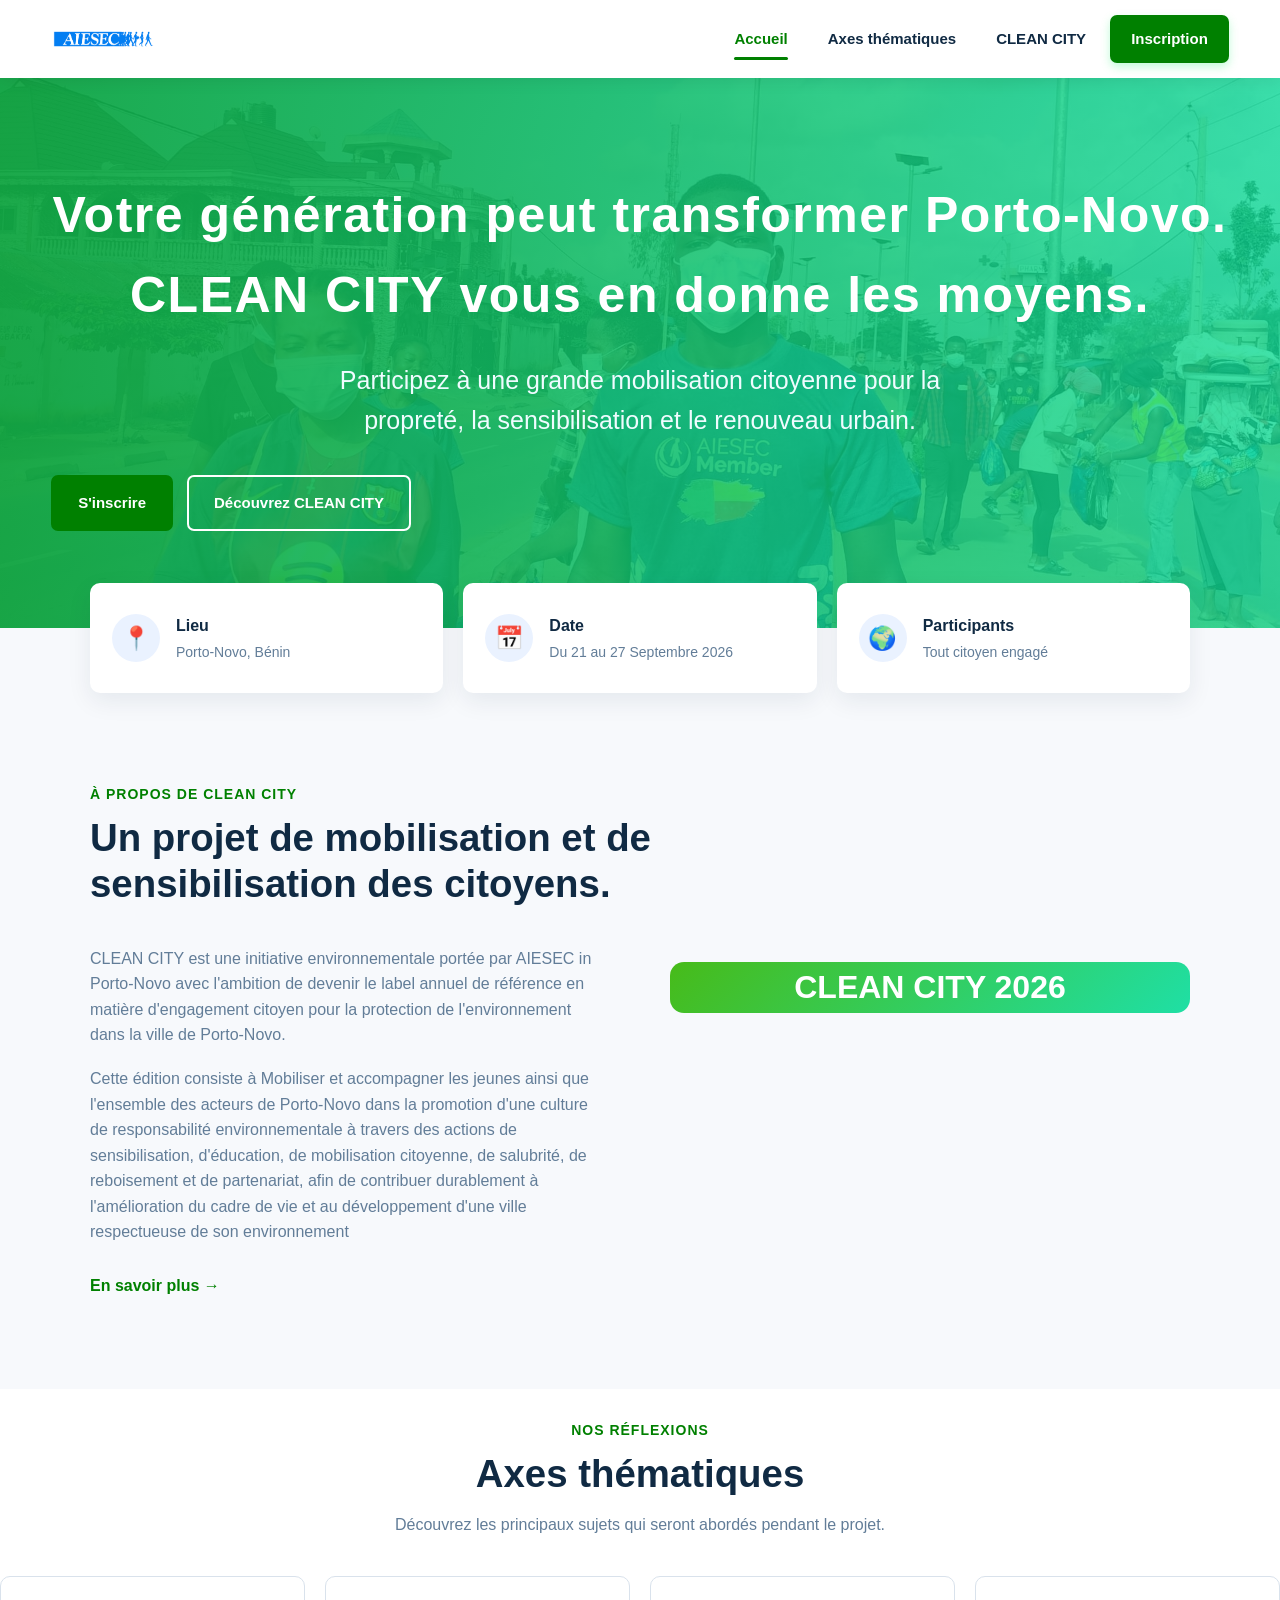
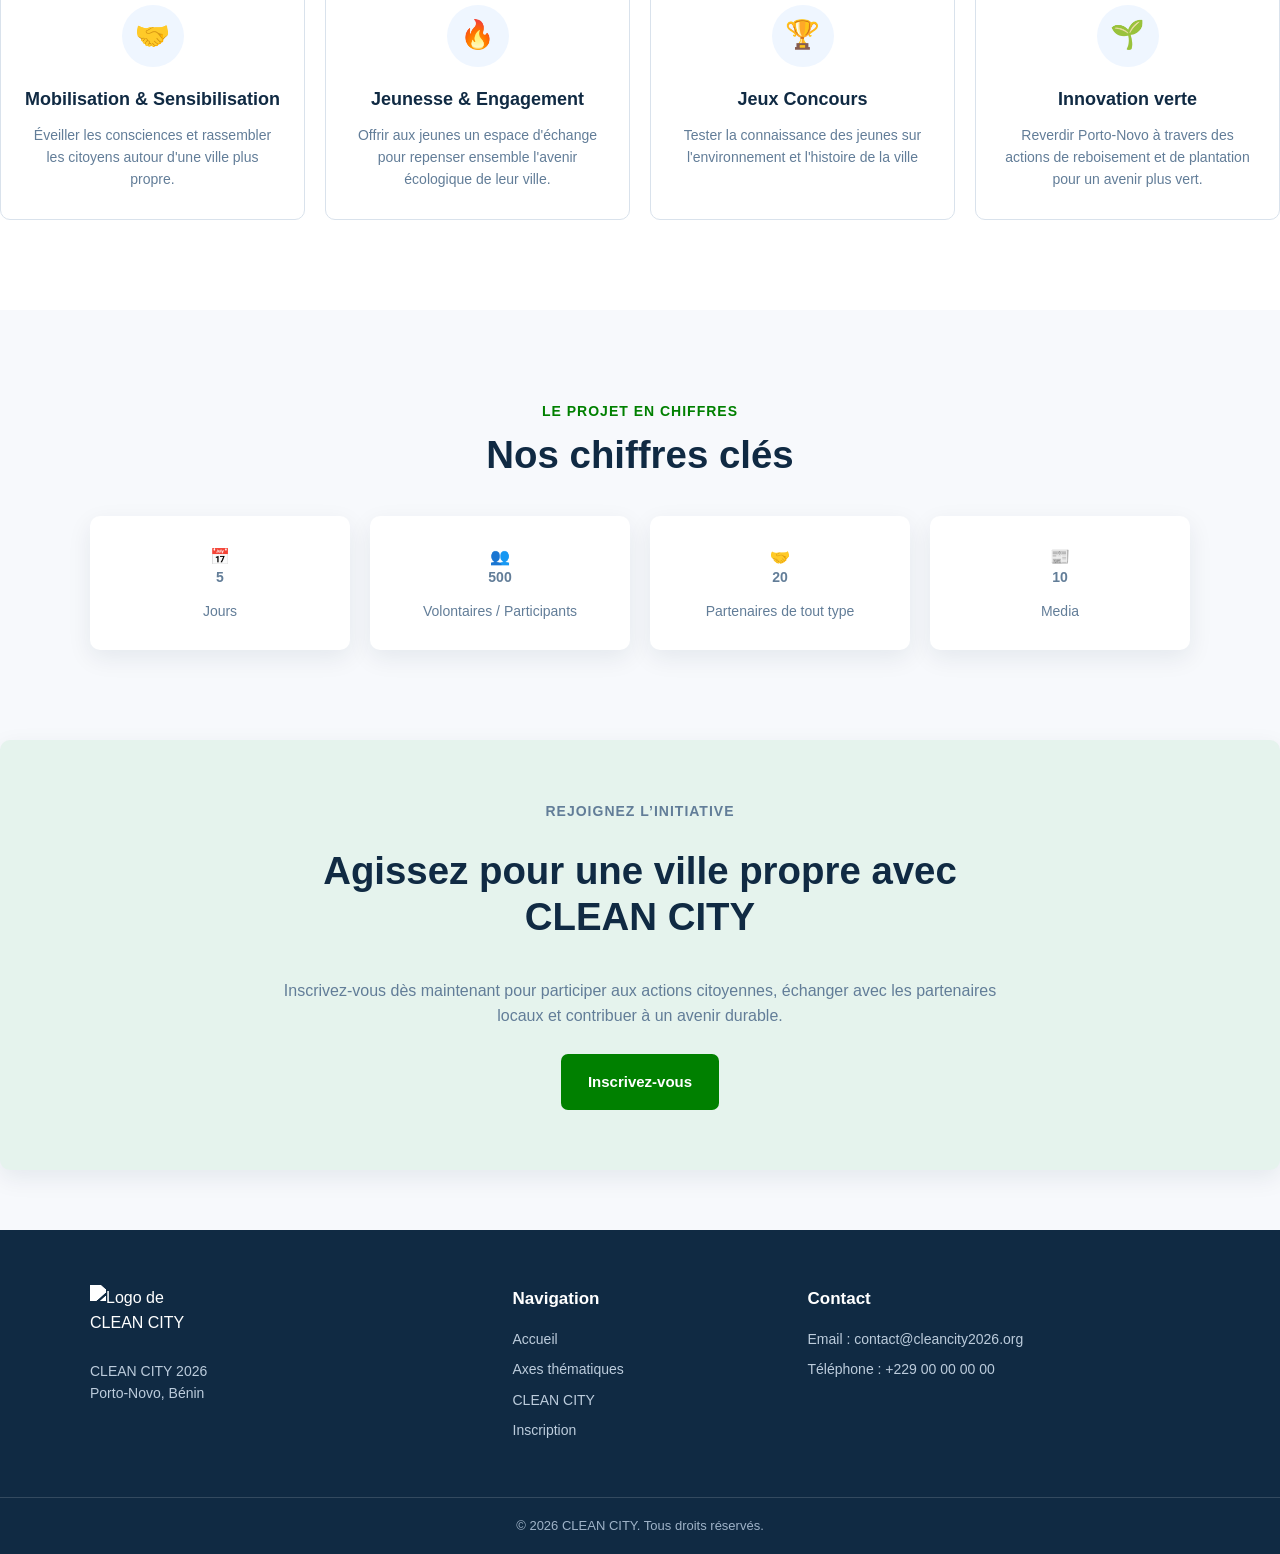
==== commit a11c65bf: "Modification de la section hero" ====
--- a/index.html
+++ b/index.html
@@ -67,16 +67,14 @@
         <section class="hero">
             <div class="hero-content">
 
-                <p class="hero-label">CLEAN CITY 2026</p>
-
-                <h1>
-                    Ensemble, rendons Porto-Novo plus propre.
-                </h1>
-
-
+                <p class="hero-label">Votre génération peut transformer Porto-Novo. CLEAN CITY vous en donne les moyens.
+                </p>
+
+                <p class="hero-text">Participez à une grande mobilisation citoyenne pour la propreté, la sensibilisation
+                    et le renouveau urbain.</p>
 
                 <div class="hero-actions">
-                    <a href="#" class="btn btn-primary">
+                    <a href="inscription.html" class="btn btn-primary">
                         S'inscrire
                     </a>
 
@@ -262,7 +260,7 @@
                 échanger avec les partenaires locaux et contribuer à un avenir durable.
             </p>
 
-            <a href="#" class="btn btn-primary">
+            <a href="inscription.html" class="btn btn-primary">
                 Inscrivez-vous
             </a>
         </section>
--- a/CSS/style.css
+++ b/CSS/style.css
@@ -144,29 +144,23 @@
     margin: auto;
     padding: 80px 0;
     color: var(--white);
+    text-align: center;
 }
 
 .hero-label {
     margin-bottom: 18px;
     color: White;
-    font-size: 20px;
+    font-size: 50px;
     font-weight: bold;
-    text-transform: uppercase;
     letter-spacing: 1.5px;
-}
-
-.hero h1 {
-    max-width: 600px;        /* Limite la largeur */
-    font-size: 2.2rem;       /* Taille fixe et raisonnable */
-    line-height: 1.3;
-    font-weight: 800;
 }
 
 .hero-text {
     max-width: 650px;
-    margin-top: 25px;
+    margin: 25px auto 0;
     color: #effcff;
-    font-size: 19px;
+    font-size: 25px;
+    text-align: center;
 }
 
 .hero-actions {
@@ -312,7 +306,7 @@
     line-height: 1.2;
 }
 
-.section-heading > p:last-child {
+.section-heading>p:last-child {
     margin-top: 15px;
     color: var(--light-text);
 }
@@ -539,7 +533,8 @@
 
 .registration-hero {
     width: min(880px, 100%);
-    margin: 0 auto 28px; /* MODIFIÉ : marge augmentée */
+    margin: 0 auto 28px;
+    /* MODIFIÉ : marge augmentée */
     border-radius: 24px 24px 20px 20px;
     background: linear-gradient(135deg, #119a3c, #2fdc8f);
     color: var(--white);
@@ -553,9 +548,12 @@
     margin: 0;
     font-size: clamp(1.3rem, 4vw, 2rem);
     letter-spacing: 0.4px;
-    white-space: normal; /* MODIFIÉ */
-    overflow: visible;   /* MODIFIÉ */
-    text-overflow: clip; /* MODIFIÉ */
+    white-space: normal;
+    /* MODIFIÉ */
+    overflow: visible;
+    /* MODIFIÉ */
+    text-overflow: clip;
+    /* MODIFIÉ */
 }
 
 .registration-subtitle {
@@ -596,22 +594,31 @@
     grid-template-columns: 1fr;
 }
 
+.form-separator {
+    width: 100%;
+    height: 1px;
+    margin: 4px 0 8px;
+    background: linear-gradient(90deg, transparent, var(--border), transparent);
+}
+
 .form-column {
     display: grid;
     gap: 18px;
 }
 
 .form-switch {
-    display: flex;
-    gap: 108px;
-    flex-wrap: wrap;
+    display: grid;
+    grid-template-columns: repeat(2, minmax(0, 1fr));
+    gap: 12px;
+    align-items: center;
 }
 
 .form-option {
     display: inline-flex;
     align-items: center;
+    justify-content: center;
     gap: 10px;
-    padding: 12px 18px;
+    padding: 10px 14px;
     border-radius: 999px;
     border: 1px solid var(--border);
     background: #f8fafc;
@@ -619,6 +626,7 @@
     cursor: pointer;
     font-weight: 700;
     transition: border-color 0.25s ease, background 0.25s ease, transform 0.25s ease;
+    white-space: nowrap;
 }
 
 .form-option input {
@@ -648,6 +656,23 @@
     background: rgba(17, 166, 67, 0.16);
 }
 
+@media (max-width: 600px) {
+    .form-switch {
+        gap: 8px;
+    }
+
+    .form-option {
+        padding: 9px 10px;
+        font-size: 14px;
+    }
+
+    .form-sticker {
+        width: 28px;
+        height: 28px;
+        font-size: 16px;
+    }
+}
+
 .form-group {
     display: grid;
     gap: 8px;
@@ -819,28 +844,58 @@
         min-height: 68px;
     }
 
+    .section {
+        padding: 30px 0;
+    }
+
+    .section-heading {
+        margin-bottom: 18px;
+    }
+
     .main-nav {
         top: 68px;
     }
 
     /* MODIFIÉ : hero moins haut sur mobile */
     .hero {
-        min-height: 400px;
-    }
-
-    /* MODIFIÉ : titre hero responsive et non coupé */
+        min-height: 420px;
+        align-items: flex-start;
+        padding-top: 24px;
+    }
+
+    .hero-content {
+        padding: 28px 0 18px;
+    }
+
+    .hero-label {
+        font-size: clamp(2rem, 7vw, 3rem);
+        line-height: 1.05;
+        margin-bottom: 16px;
+    }
+
     .hero h1 {
-        font-size: clamp(1.6rem, 7vw, 2.2rem);
+        font-size: clamp(1.8rem, 7vw, 2.4rem);
         max-width: 100%;
+        margin: 0 auto;
     }
 
     .hero-text {
         font-size: 16px;
+        max-width: 95%;
+        margin: 14px auto 0;
     }
 
     .hero-actions {
         flex-direction: column;
-        align-items: stretch;
+        align-items: center;
+        gap: 12px;
+        width: min(100%, 360px);
+        margin: 20px auto 0;
+    }
+
+    .hero-actions .btn {
+        width: 100%;
+        padding: 14px 0;
     }
 
     .theme-grid {
@@ -884,4 +939,14 @@
     .clean-city p:not(.section-label) {
         font-size: 16px;
     }
+
+    /* Réduire la zone vide après le visuel "CLEAN CITY 2026" */
+    .about-image {
+        min-height: 120px;
+    }
+
+    .image-placeholder {
+        font-size: 20px;
+        padding: 12px;
+    }
 }
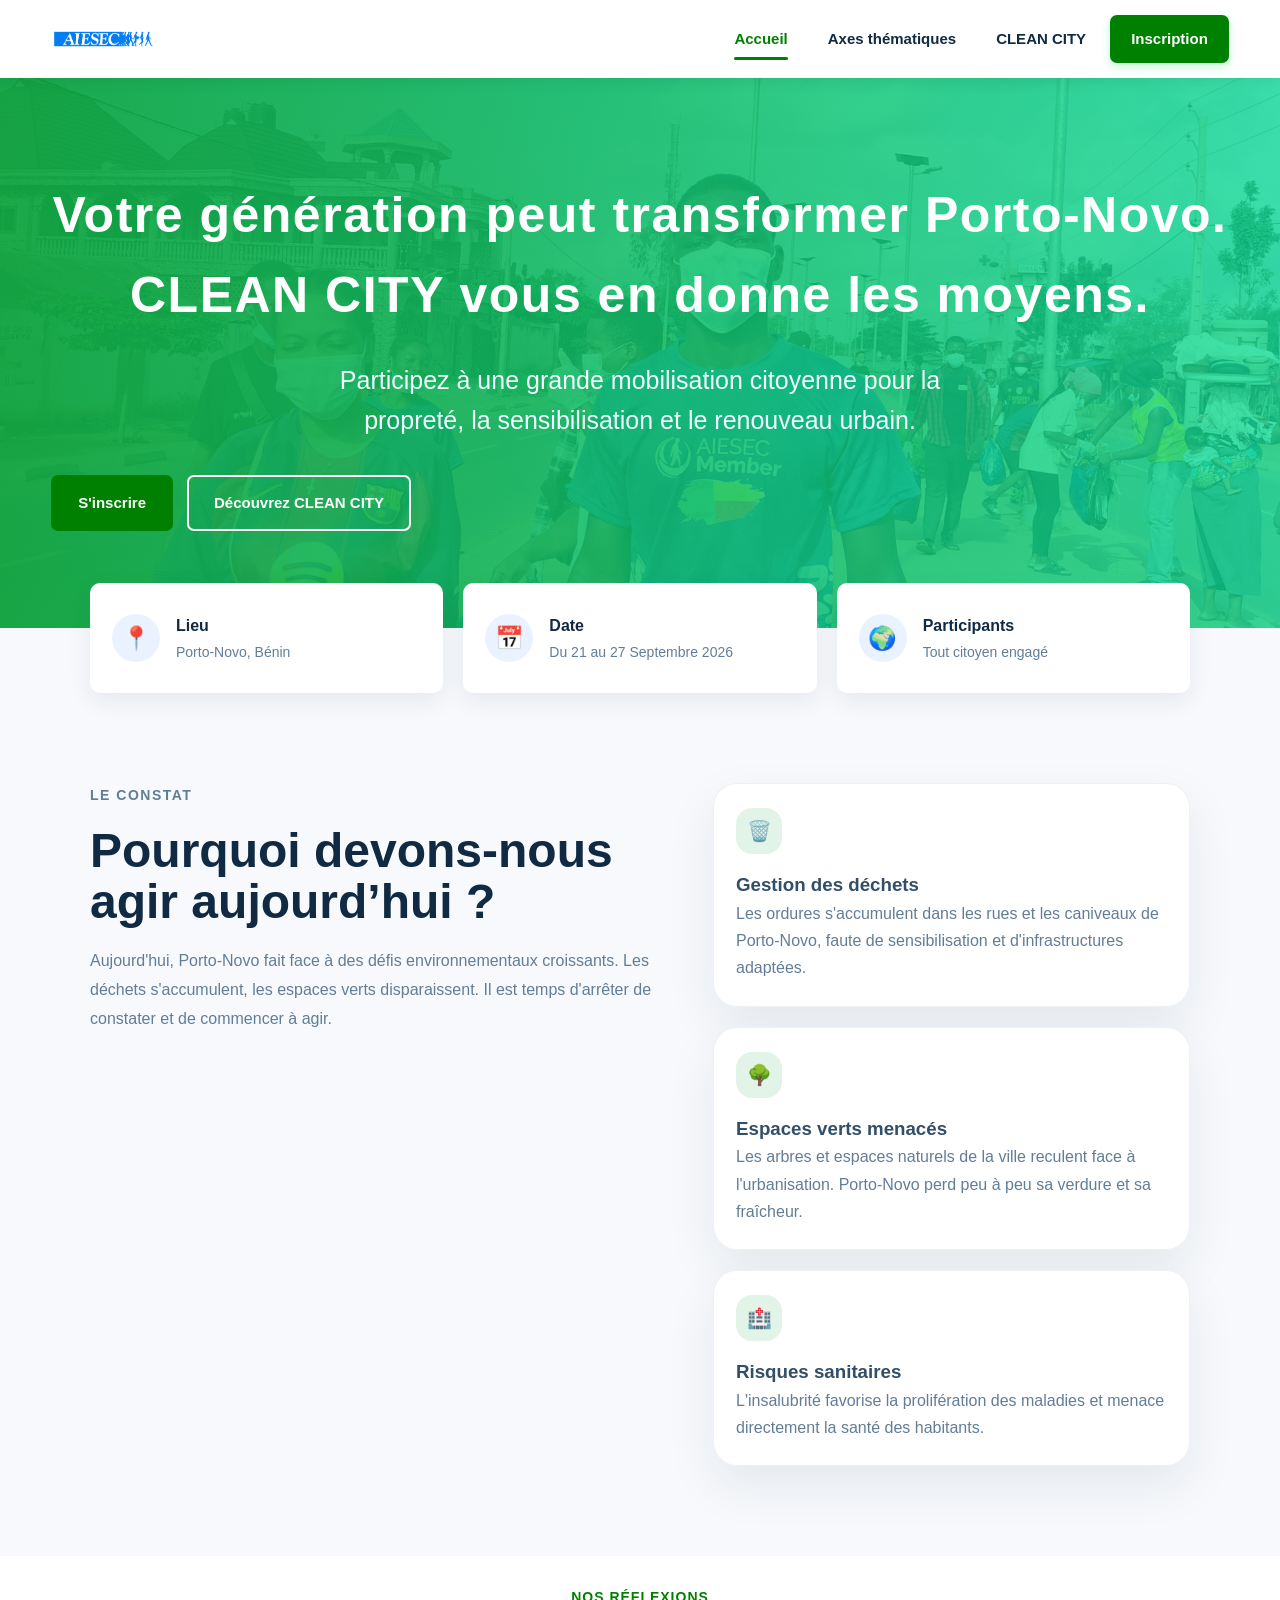
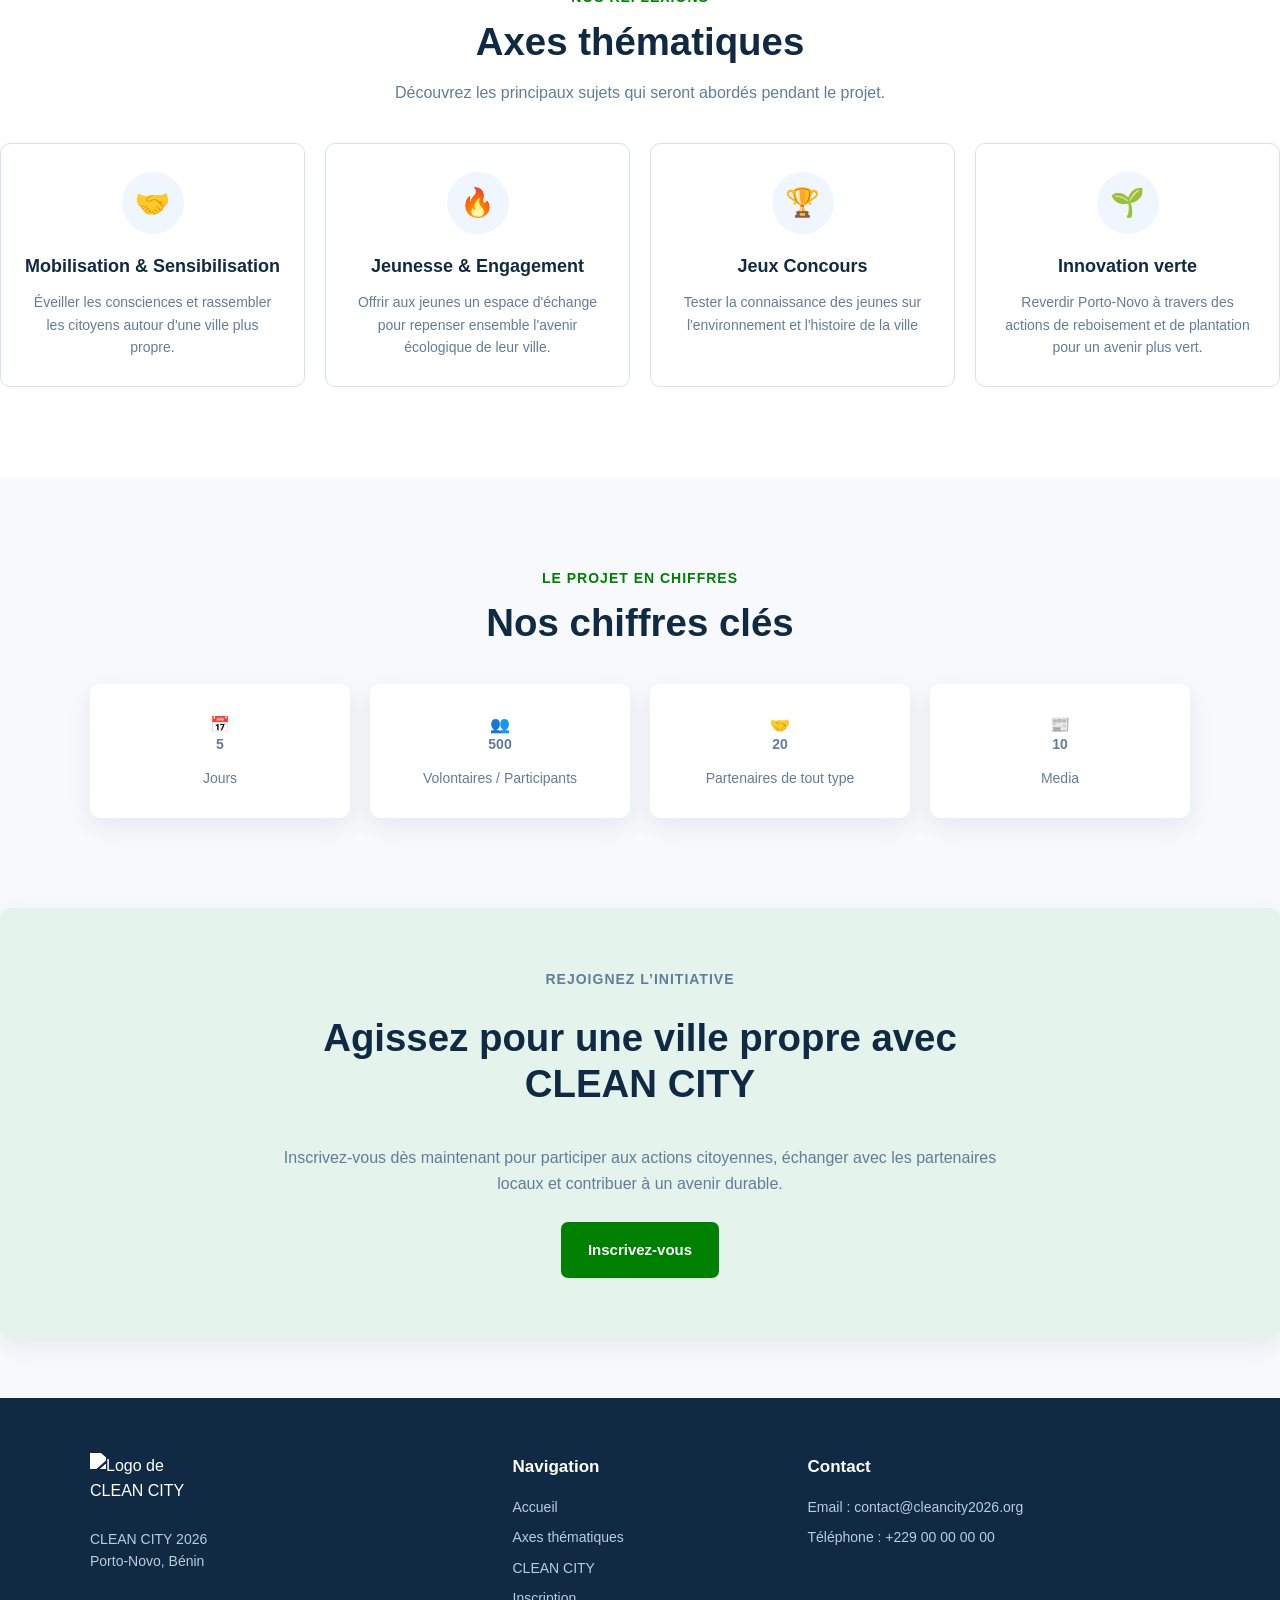
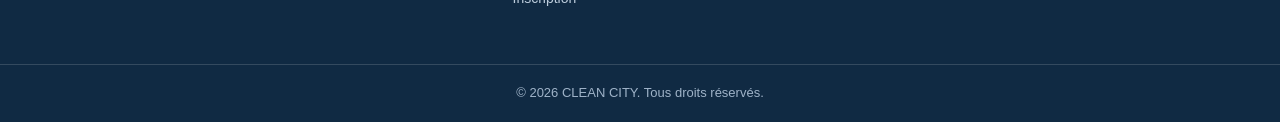
==== commit 2c07769b: "Modification de la section de présentation" ====
--- a/index.html
+++ b/index.html
@@ -117,41 +117,48 @@
 
         <!-- Présentation -->
         <section class="about section">
-            <div class="section-heading">
-                <p class="section-label">À propos de CLEAN CITY</p>
-
-                <h2>
-                    Un projet de mobilisation et de sensibilisation des citoyens.
-                </h2>
-            </div>
-
-            <div class="about-content">
+            <div class="about-grid">
                 <div class="about-text">
-                    <p>
-                        CLEAN CITY est une initiative environnementale portée par AIESEC in Porto-Novo avec l'ambition
-                        de devenir le label annuel de référence en matière
-                        d'engagement citoyen pour la protection de l'environnement dans la ville de Porto-Novo.
-                    </p>
-
-                    <p>
-                        Cette édition consiste à Mobiliser et accompagner les jeunes ainsi
-                        que l'ensemble des acteurs de Porto-Novo dans la promotion
-                        d'une culture de responsabilité environnementale à travers des
-                        actions de sensibilisation, d'éducation, de mobilisation citoyenne,
-                        de salubrité, de reboisement et de partenariat, afin de contribuer
-                        durablement à l'amélioration du cadre de vie et au
-                        développement d'une ville respectueuse de son environnement
-                    </p>
-
-                    <a href="#" class="text-link">
-                        En savoir plus →
-                    </a>
-                </div>
-
-                <div class="about-image">
-                    <div class="image-placeholder">
-                        CLEAN CITY 2026
-                    </div>
+                    <p class="section-label">Le constat</p>
+
+                    <h2>Pourquoi devons-nous agir aujourd’hui ?</h2>
+
+                    <p>
+                       Aujourd'hui, Porto-Novo fait face à des défis environnementaux 
+croissants. Les déchets s'accumulent, les espaces verts 
+disparaissent. Il est temps d'arrêter de constater et de 
+commencer à agir.
+                    </p>
+
+                </div>
+
+                <div class="about-cards">
+                    <article class="about-card">
+                        <div class="about-card-icon">🗑️</div>
+                        <h3>Gestion des déchets</h3>
+                        <p>
+Les ordures s'accumulent dans les rues et 
+les caniveaux de Porto-Novo, 
+faute de sensibilisation et 
+d'infrastructures adaptées.</p>
+                    </article>
+
+                    <article class="about-card">
+                        <div class="about-card-icon">🌳</div>
+                        <h3>Espaces verts menacés</h3>
+                        <p>Les arbres et espaces naturels 
+de la ville reculent face à 
+l'urbanisation. Porto-Novo perd 
+peu à peu sa verdure et sa fraîcheur.</p>
+                    </article>
+
+                    <article class="about-card">
+                        <div class="about-card-icon">🏥</div>
+                        <h3>Risques sanitaires</h3>
+                        <p>L'insalubrité favorise la prolifération
+des maladies et menace directement
+la santé des habitants.</p>
+                    </article>
                 </div>
             </div>
         </section>
--- a/CSS/style.css
+++ b/CSS/style.css
@@ -314,43 +314,92 @@
 /* ===========================
    PRÉSENTATION
 =========================== */
-.about-content {
-    display: grid;
-    grid-template-columns: 1fr 1fr;
+.about-grid {
+    display: grid;
+    grid-template-columns: 1.1fr 0.9fr;
+    align-items: flex-start;
+    gap: 40px;
+}
+
+.about-text {
+    max-width: 620px;
+}
+
+.about-text .section-label {
+    margin-bottom: 18px;
+    font-size: 14px;
+    letter-spacing: 1.5px;
+    text-transform: uppercase;
+}
+
+.about-text h2 {
+    margin-bottom: 20px;
+    font-size: clamp(2rem, 4vw, 3rem);
+    line-height: 1.05;
+    color: var(--dark);
+}
+
+.about-text p {
+    margin-bottom: 22px;
+    color: var(--light-text);
+    font-size: 1rem;
+    line-height: 1.8;
+}
+
+.btn-outline {
+    display: inline-flex;
     align-items: center;
-    gap: 60px;
-}
-
-.about-text p {
-    margin-bottom: 18px;
+    justify-content: center;
+    padding: 14px 24px;
+    color: var(--primary);
+    border: 1px solid var(--primary);
+    border-radius: 999px;
+    background: transparent;
+    transition: 0.25s ease;
+}
+
+.btn-outline:hover {
+    background: rgba(17, 166, 67, 0.08);
+}
+
+.about-cards {
+    display: grid;
+    gap: 20px;
+}
+
+.about-card {
+    padding: 24px 22px;
+    background: rgba(255, 255, 255, 0.95);
+    border: 1px solid rgba(25, 80, 115, 0.08);
+    border-radius: 24px;
+    box-shadow: 0 20px 50px rgba(16, 42, 67, 0.08);
+        transition: transform 0.28s ease, box-shadow 0.28s ease, border-color 0.28s ease, background 0.28s ease;
+    }
+
+    .about-card:hover,
+    .about-card:focus-within,
+    .about-card.touch-active {
+        transform: translateY(-8px);
+        box-shadow: 0 30px 70px rgba(16, 42, 67, 0.16);
+        border-color: rgba(17, 166, 67, 0.18);
+        background: rgba(255, 255, 255, 1);
+    }
+
+    .about-card-icon {
+        width: 46px;
+        height: 46px;
+        display: grid;
+        place-items: center;
+        margin-bottom: 16px;
+        border-radius: 16px;
+        background: rgba(17, 166, 67, 0.12);
+        font-size: 1.25rem;
+    }
+
+.about-card p {
+    margin: 0;
     color: var(--light-text);
-    font-size: 16px;
-}
-
-.text-link {
-    display: inline-block;
-    margin-top: 10px;
-    color: var(--primary);
-    font-weight: bold;
-}
-
-.text-link:hover {
-    text-decoration: underline;
-}
-
-.about-image {
-    min-height: 320px;
-}
-
-.image-placeholder {
-    height: 100%;
-    display: grid;
-    place-items: center;
-    border-radius: 14px;
-    background: linear-gradient(135deg, #47bb19, #1fdfa5);
-    color: var(--white);
-    font-size: 32px;
-    font-weight: bold;
+    line-height: 1.7;
 }
 
 /* ===========================
@@ -814,9 +863,13 @@
         margin-top: 25px;
     }
 
-    .about-content {
+    .about-grid {
         grid-template-columns: 1fr;
         gap: 35px;
+    }
+
+    .about-cards {
+        grid-template-columns: 1fr;
     }
 
     .theme-grid {
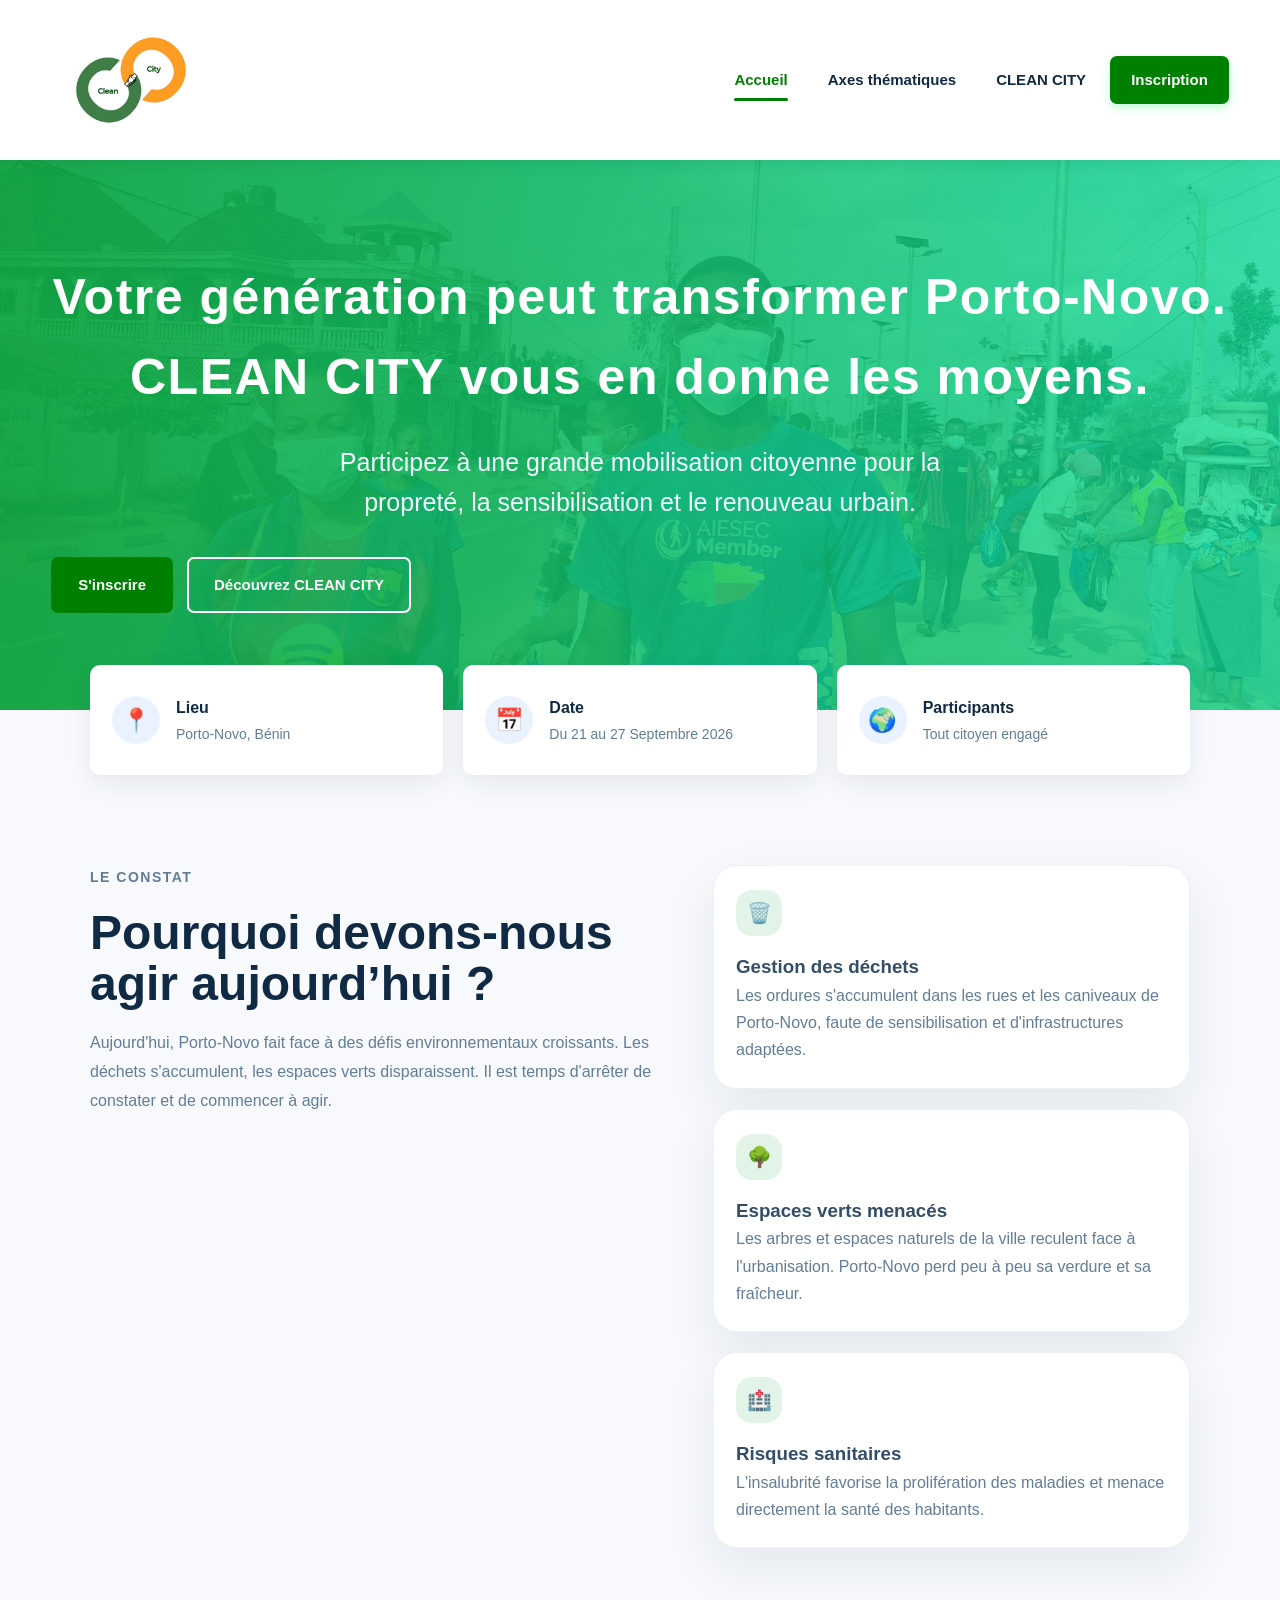
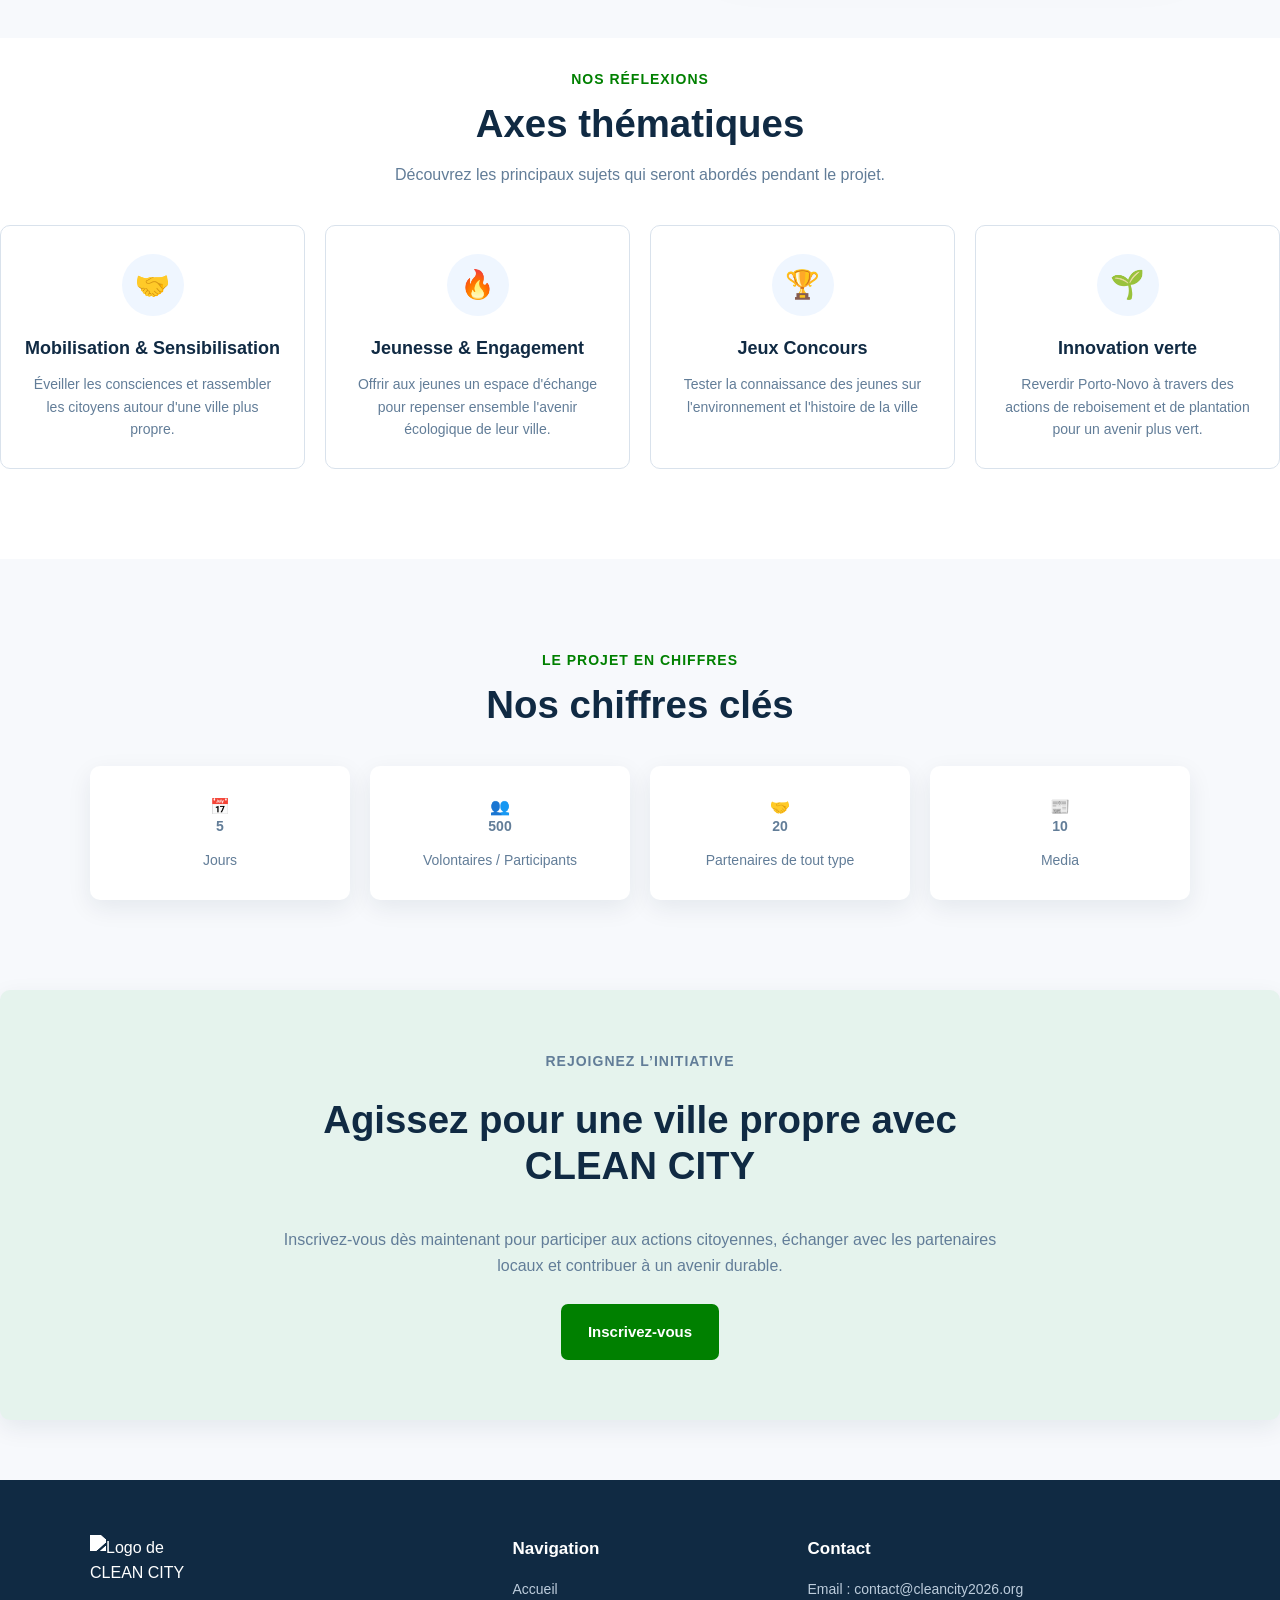
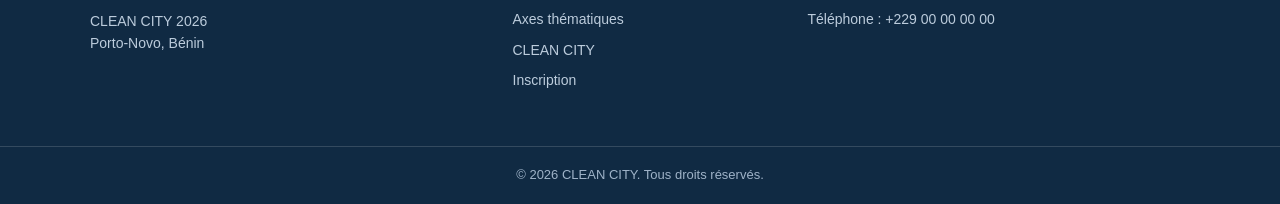
==== commit f29a9b55: "Modification du logo" ====
--- a/index.html
+++ b/index.html
@@ -17,7 +17,7 @@
         <div class="nav-container">
 
             <a href="./index.html" class="logo">
-                <img src="./assets/AIESEC_logo.png" alt="Logo deAIESEC">
+                <img src="./assets/clean_city4.jpg" alt="Logo deAIESEC">
             </a>
 
             <button class="menu-toggle" id="menuToggle" aria-label="Ouvrir le menu" aria-expanded="false">
--- a/CSS/style.css
+++ b/CSS/style.css
@@ -57,7 +57,7 @@
 
 .logo img {
     display: block;
-    width: 105px;
+    width: 160px;
     height: auto;
 }
 
@@ -373,28 +373,28 @@
     border: 1px solid rgba(25, 80, 115, 0.08);
     border-radius: 24px;
     box-shadow: 0 20px 50px rgba(16, 42, 67, 0.08);
-        transition: transform 0.28s ease, box-shadow 0.28s ease, border-color 0.28s ease, background 0.28s ease;
-    }
-
-    .about-card:hover,
-    .about-card:focus-within,
-    .about-card.touch-active {
-        transform: translateY(-8px);
-        box-shadow: 0 30px 70px rgba(16, 42, 67, 0.16);
-        border-color: rgba(17, 166, 67, 0.18);
-        background: rgba(255, 255, 255, 1);
-    }
-
-    .about-card-icon {
-        width: 46px;
-        height: 46px;
-        display: grid;
-        place-items: center;
-        margin-bottom: 16px;
-        border-radius: 16px;
-        background: rgba(17, 166, 67, 0.12);
-        font-size: 1.25rem;
-    }
+    transition: transform 0.28s ease, box-shadow 0.28s ease, border-color 0.28s ease, background 0.28s ease;
+}
+
+.about-card:hover,
+.about-card:focus-within,
+.about-card.touch-active {
+    transform: translateY(-8px);
+    box-shadow: 0 30px 70px rgba(16, 42, 67, 0.16);
+    border-color: rgba(17, 166, 67, 0.18);
+    background: rgba(255, 255, 255, 1);
+}
+
+.about-card-icon {
+    width: 46px;
+    height: 46px;
+    display: grid;
+    place-items: center;
+    margin-bottom: 16px;
+    border-radius: 16px;
+    background: rgba(17, 166, 67, 0.12);
+    font-size: 1.25rem;
+}
 
 .about-card p {
     margin: 0;
@@ -897,6 +897,10 @@
         min-height: 68px;
     }
 
+    .logo img {
+        width: 120px;
+    }
+
     .section {
         padding: 30px 0;
     }
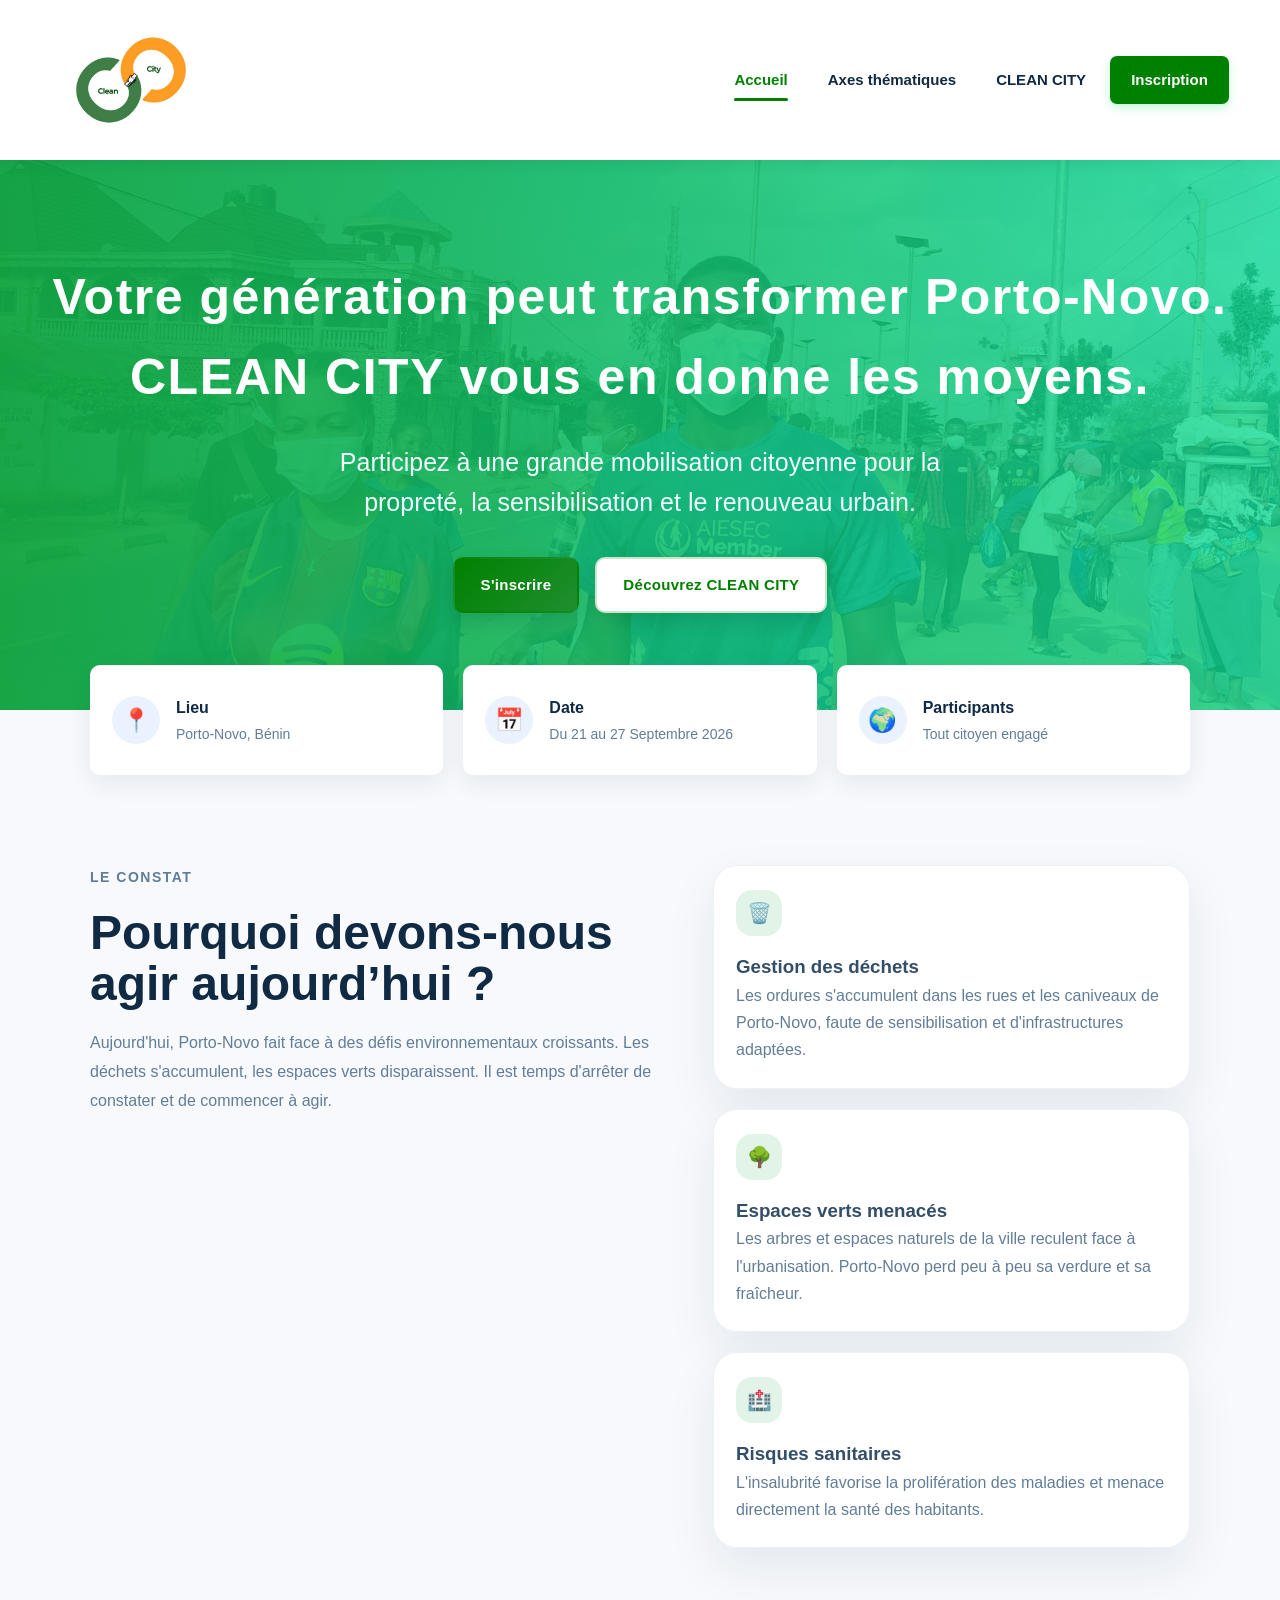
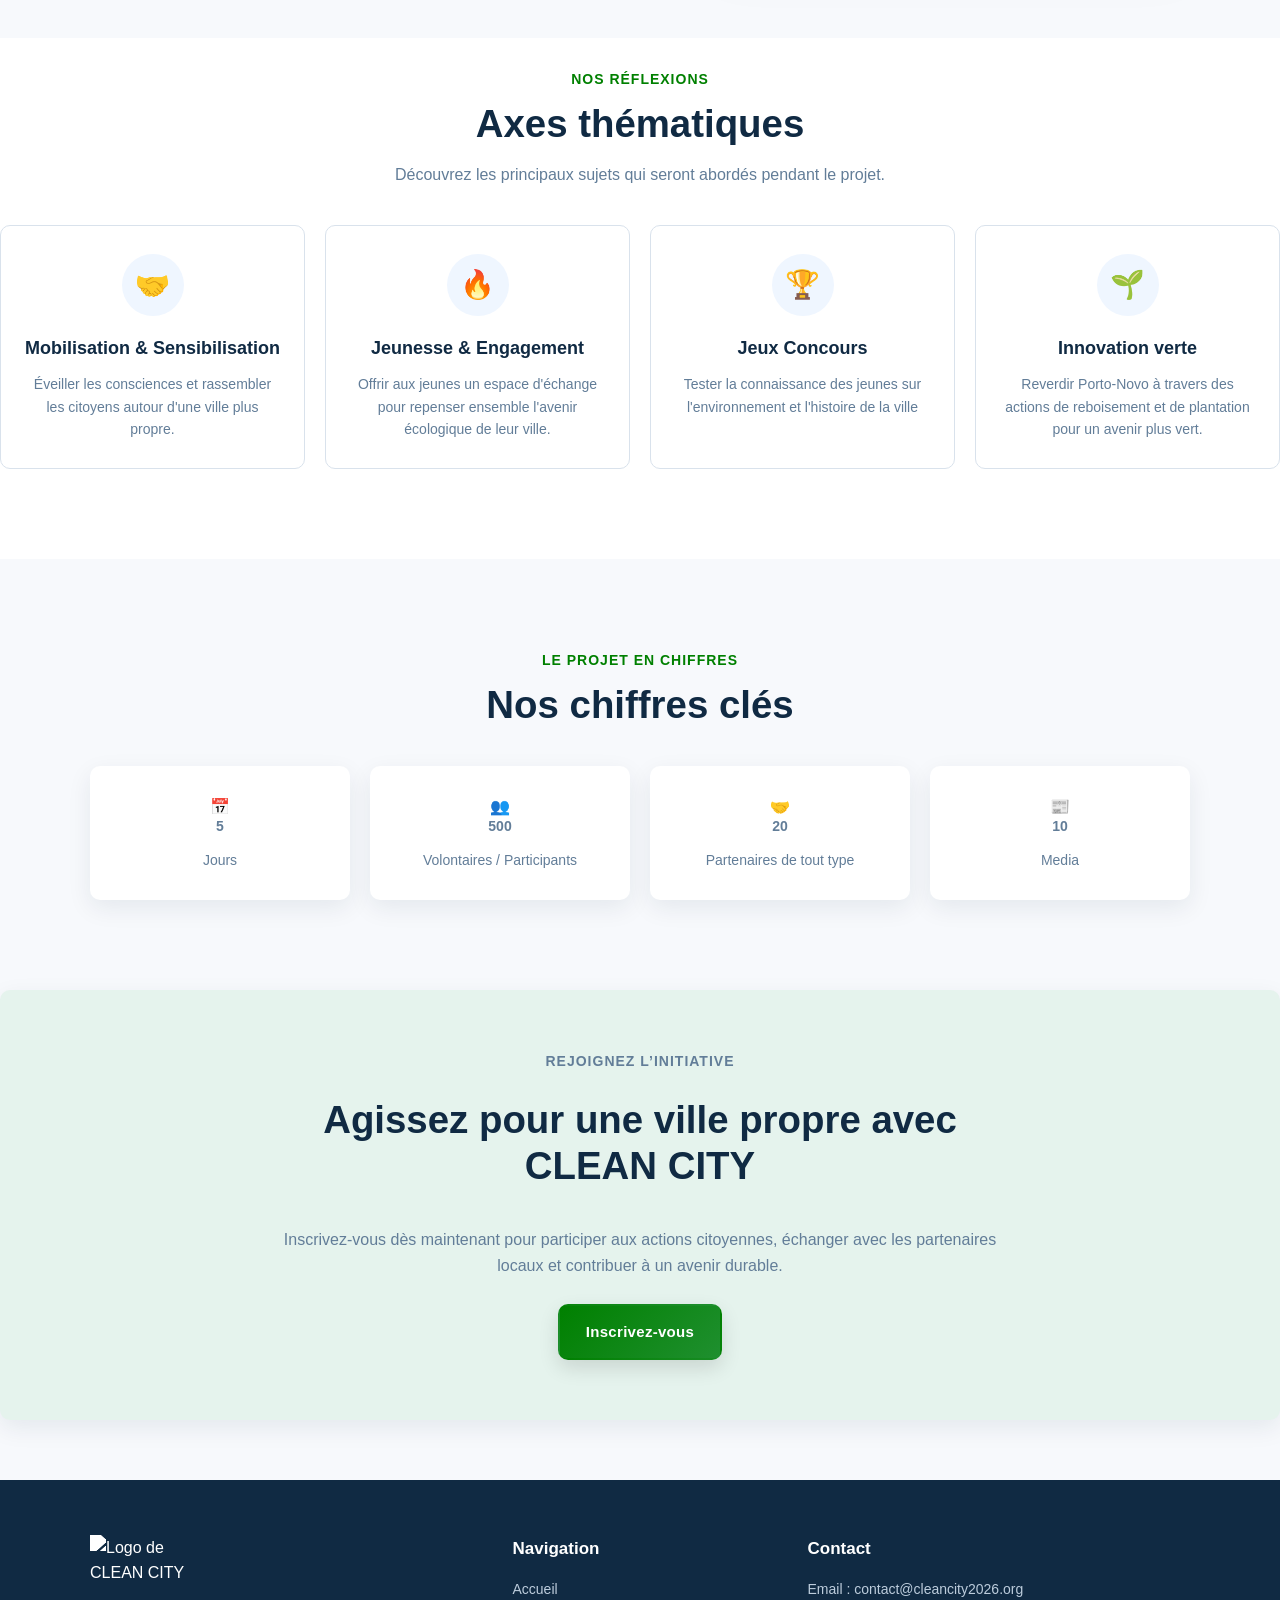
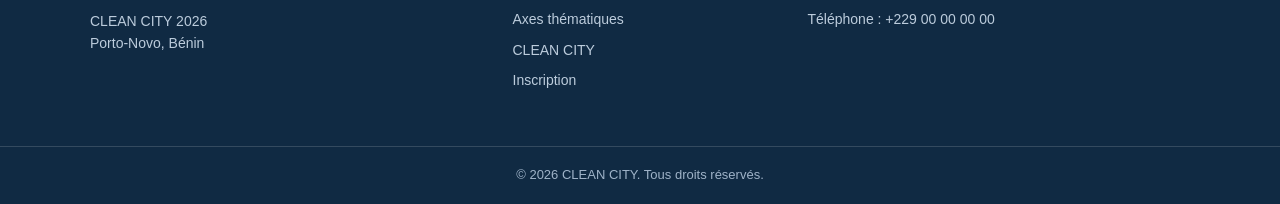
==== commit 51877e63: "Modification des boutons" ====
--- a/index.html
+++ b/index.html
@@ -124,10 +124,10 @@
                     <h2>Pourquoi devons-nous agir aujourd’hui ?</h2>
 
                     <p>
-                       Aujourd'hui, Porto-Novo fait face à des défis environnementaux 
-croissants. Les déchets s'accumulent, les espaces verts 
-disparaissent. Il est temps d'arrêter de constater et de 
-commencer à agir.
+                        Aujourd'hui, Porto-Novo fait face à des défis environnementaux
+                        croissants. Les déchets s'accumulent, les espaces verts
+                        disparaissent. Il est temps d'arrêter de constater et de
+                        commencer à agir.
                     </p>
 
                 </div>
@@ -137,27 +137,27 @@
                         <div class="about-card-icon">🗑️</div>
                         <h3>Gestion des déchets</h3>
                         <p>
-Les ordures s'accumulent dans les rues et 
-les caniveaux de Porto-Novo, 
-faute de sensibilisation et 
-d'infrastructures adaptées.</p>
+                            Les ordures s'accumulent dans les rues et
+                            les caniveaux de Porto-Novo,
+                            faute de sensibilisation et
+                            d'infrastructures adaptées.</p>
                     </article>
 
                     <article class="about-card">
                         <div class="about-card-icon">🌳</div>
                         <h3>Espaces verts menacés</h3>
-                        <p>Les arbres et espaces naturels 
-de la ville reculent face à 
-l'urbanisation. Porto-Novo perd 
-peu à peu sa verdure et sa fraîcheur.</p>
+                        <p>Les arbres et espaces naturels
+                            de la ville reculent face à
+                            l'urbanisation. Porto-Novo perd
+                            peu à peu sa verdure et sa fraîcheur.</p>
                     </article>
 
                     <article class="about-card">
                         <div class="about-card-icon">🏥</div>
                         <h3>Risques sanitaires</h3>
                         <p>L'insalubrité favorise la prolifération
-des maladies et menace directement
-la santé des habitants.</p>
+                            des maladies et menace directement
+                            la santé des habitants.</p>
                     </article>
                 </div>
             </div>
--- a/CSS/style.css
+++ b/CSS/style.css
@@ -166,7 +166,8 @@
 .hero-actions {
     display: flex;
     flex-wrap: wrap;
-    gap: 14px;
+    justify-content: center;
+    gap: 16px;
     margin-top: 35px;
 }
 
@@ -174,35 +175,53 @@
    BOUTONS
 =========================== */
 .btn {
-    display: inline-block;
-    padding: 14px 25px;
+    display: inline-flex;
+    align-items: center;
+    justify-content: center;
+    padding: 14px 26px;
     border: 2px solid transparent;
-    border-radius: 7px;
+    border-radius: 10px;
     font-size: 15px;
-    font-weight: bold;
-    text-align: center;
+    font-weight: 700;
+    text-align: center;
+    letter-spacing: 0.3px;
     transition: 0.25s ease;
+    box-shadow: 0 8px 20px rgba(0, 0, 0, 0.12);
+}
+
+.btn:hover {
+    transform: translateY(-2px);
+    box-shadow: 0 12px 24px rgba(0, 0, 0, 0.16);
 }
 
 .btn-primary {
     color: var(--white);
-    background: var(--primary);
+    background: linear-gradient(135deg, var(--primary), #1f8f2f);
 }
 
 .btn-primary:hover {
-    background: var(--primary-dark);
-    transform: translateY(-2px);
+    background: linear-gradient(135deg, #1f8f2f, var(--primary));
 }
 
 .btn-secondary {
-    color: var(--white);
-    border-color: var(--white);
-    background: transparent;
-}
-
-.btn-secondary:hover {
     color: var(--primary);
     background: var(--white);
+    border-color: rgba(0, 128, 0, 0.2);
+}
+
+.btn-secondary:hover {
+    color: var(--white);
+    background: linear-gradient(135deg, var(--primary), #1f8f2f);
+}
+
+.form-option-link {
+    color: var(--dark);
+    text-decoration: none;
+}
+
+.form-option-link:hover {
+    color: var(--primary);
+    text-decoration: underline;
 }
 
 .btn-outline {
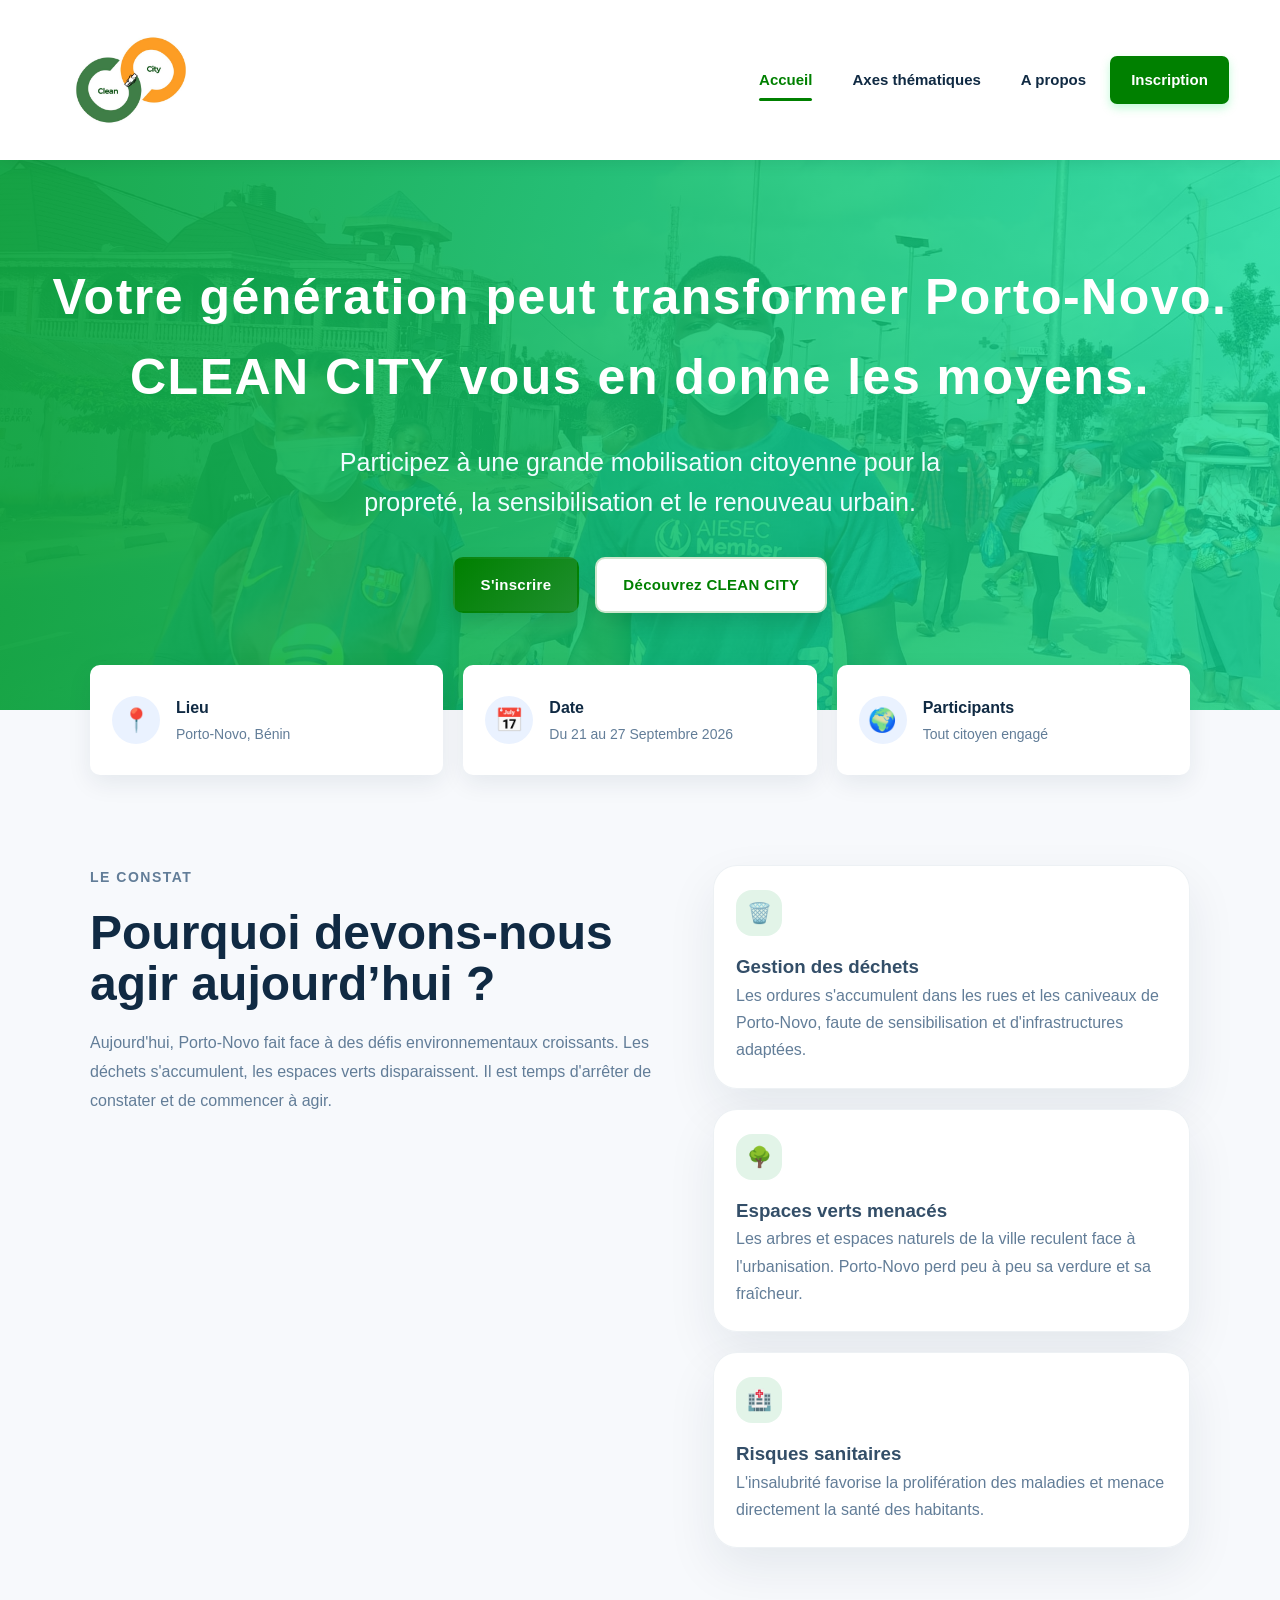
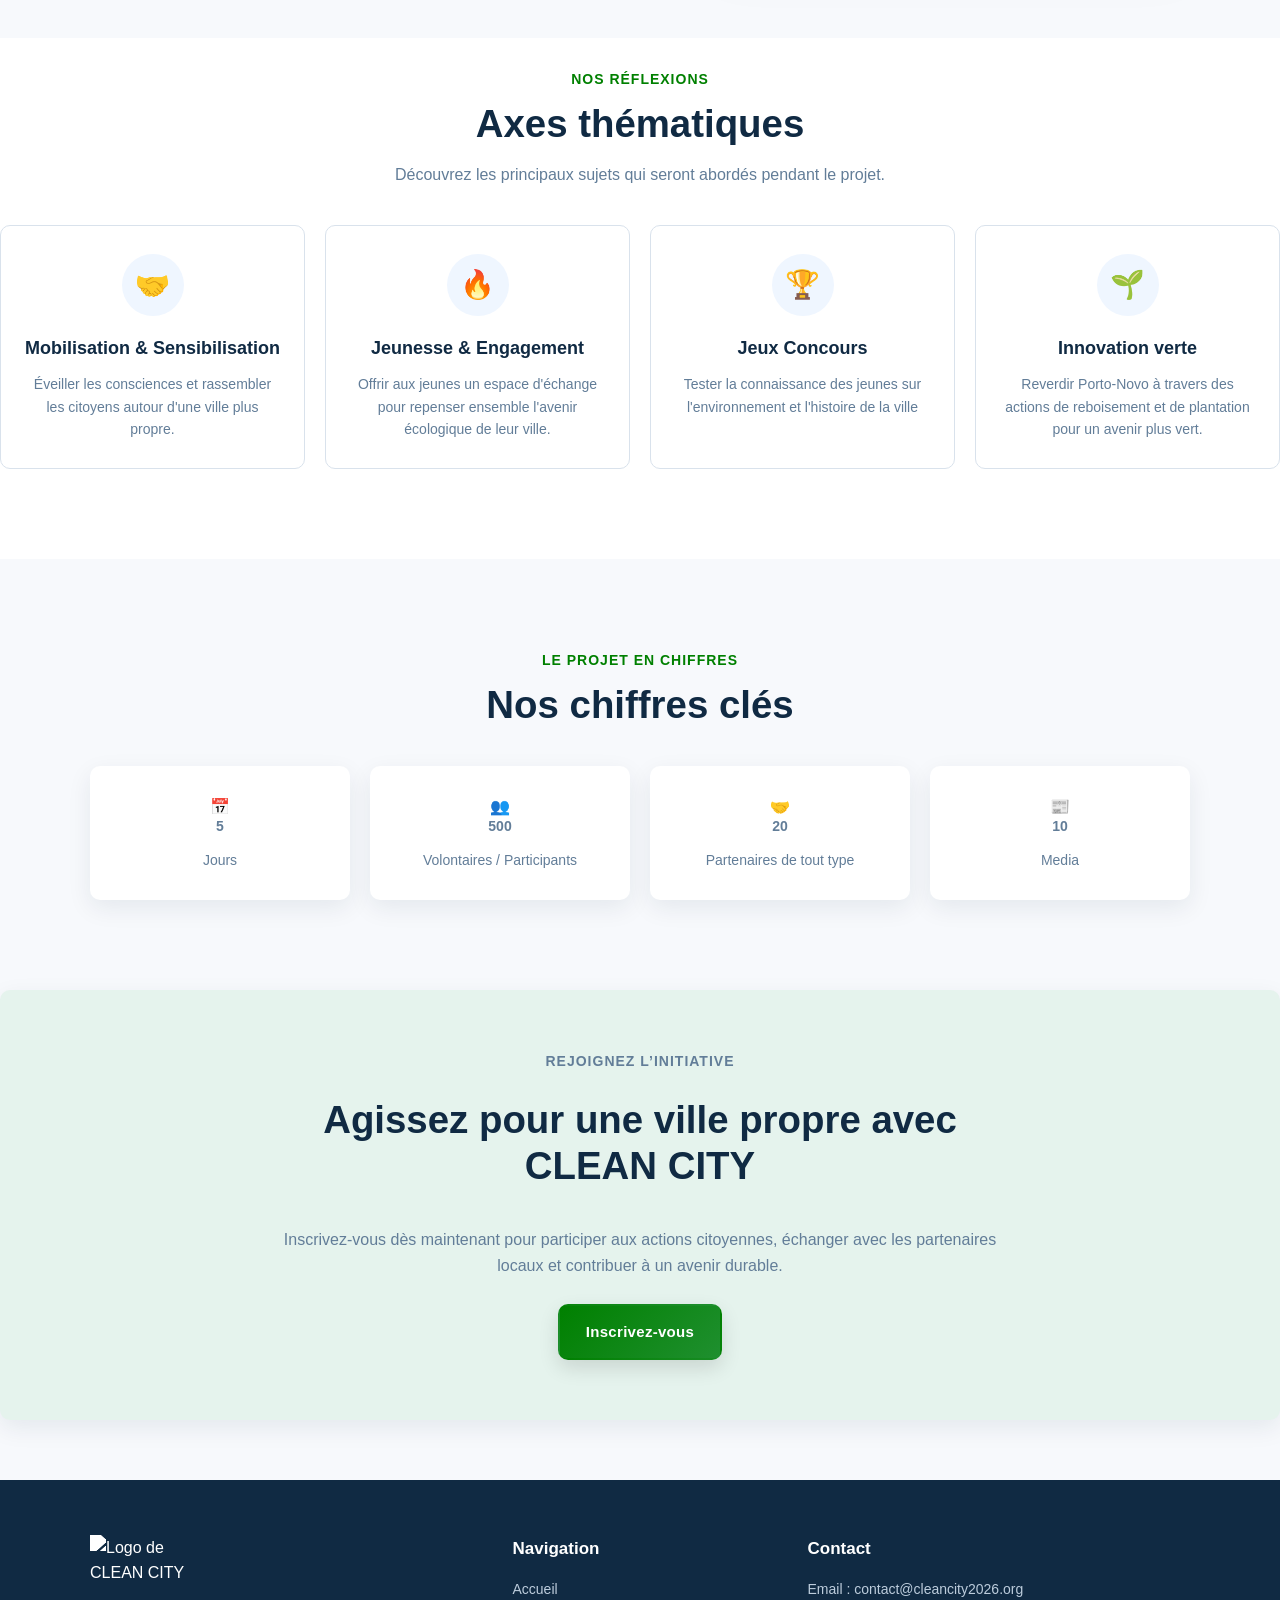
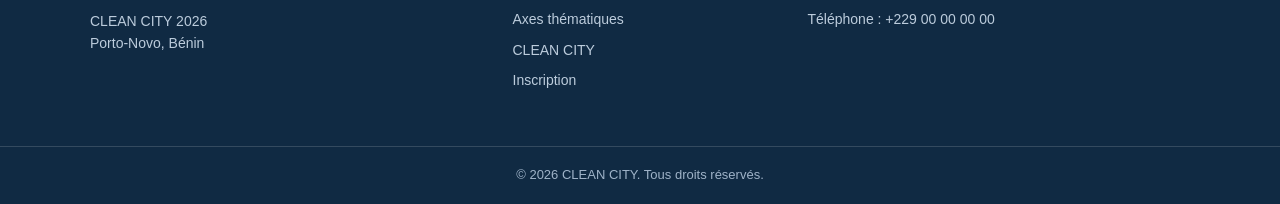
==== commit 368660c4: "Mise à jour du site" ====
--- a/index.html
+++ b/index.html
@@ -31,20 +31,15 @@
                     </li>
 
                     <li>
-                        <a href="#">
+                        <a href="./index.html#themes">
                             Axes thématiques
                         </a>
                     </li>
 
-                    <!-- <li>
-                        <a href="#">
-                            Forum
-                        </a>
-                    </li> -->
 
                     <li>
-                        <a href="#">
-                            CLEAN CITY
+                        <a href="./Apropos.html">
+                            A propos
                         </a>
                     </li>
 
--- a/CSS/style.css
+++ b/CSS/style.css
@@ -194,24 +194,30 @@
     box-shadow: 0 12px 24px rgba(0, 0, 0, 0.16);
 }
 
+.btn:active {
+    transform: scale(0.97);
+}
+
 .btn-primary {
     color: var(--white);
     background: linear-gradient(135deg, var(--primary), #1f8f2f);
 }
 
-.btn-primary:hover {
-    background: linear-gradient(135deg, #1f8f2f, var(--primary));
+@media (hover: hover) and (pointer: fine) {
+    .btn-primary:hover {
+        background: linear-gradient(135deg, #1f8f2f, var(--primary));
+    }
+
+    .btn-secondary:hover {
+        color: var(--white);
+        background: linear-gradient(135deg, var(--primary), #1f8f2f);
+    }
 }
 
 .btn-secondary {
     color: var(--primary);
     background: var(--white);
     border-color: rgba(0, 128, 0, 0.2);
-}
-
-.btn-secondary:hover {
-    color: var(--white);
-    background: linear-gradient(135deg, var(--primary), #1f8f2f);
 }
 
 .form-option-link {
@@ -665,8 +671,10 @@
 .form-separator {
     width: 100%;
     height: 1px;
-    margin: 4px 0 8px;
-    background: linear-gradient(90deg, transparent, var(--border), transparent);
+    margin: 6px 0 12px;
+    background: var(--primary);
+    border-radius: 999px;
+    opacity: 0.85;
 }
 
 .form-column {
@@ -713,16 +721,27 @@
     font-size: 18px;
 }
 
+.form-option:active {
+    transform: scale(0.98);
+}
+
+.form-option {
+    border-color: var(--primary);
+    background: rgba(17, 166, 67, 0.08);
+    color: var(--dark);
+}
+
+.form-option.active {
+    background: rgba(17, 166, 67, 0.16);
+}
+
 .form-option:hover {
     border-color: var(--primary);
-    background: rgba(17, 166, 67, 0.12);
-    transform: translateY(-1px);
-}
-
-.form-option.active {
-    border-color: var(--primary);
-    background: rgba(17, 166, 67, 0.16);
-}
+    background: rgba(17, 166, 67, 0.24);
+    transform: translateY(-2px) scale(1.02);
+    box-shadow: 0 8px 18px rgba(17, 166, 67, 0.18);
+}
+
 
 @media (max-width: 600px) {
     .form-switch {
